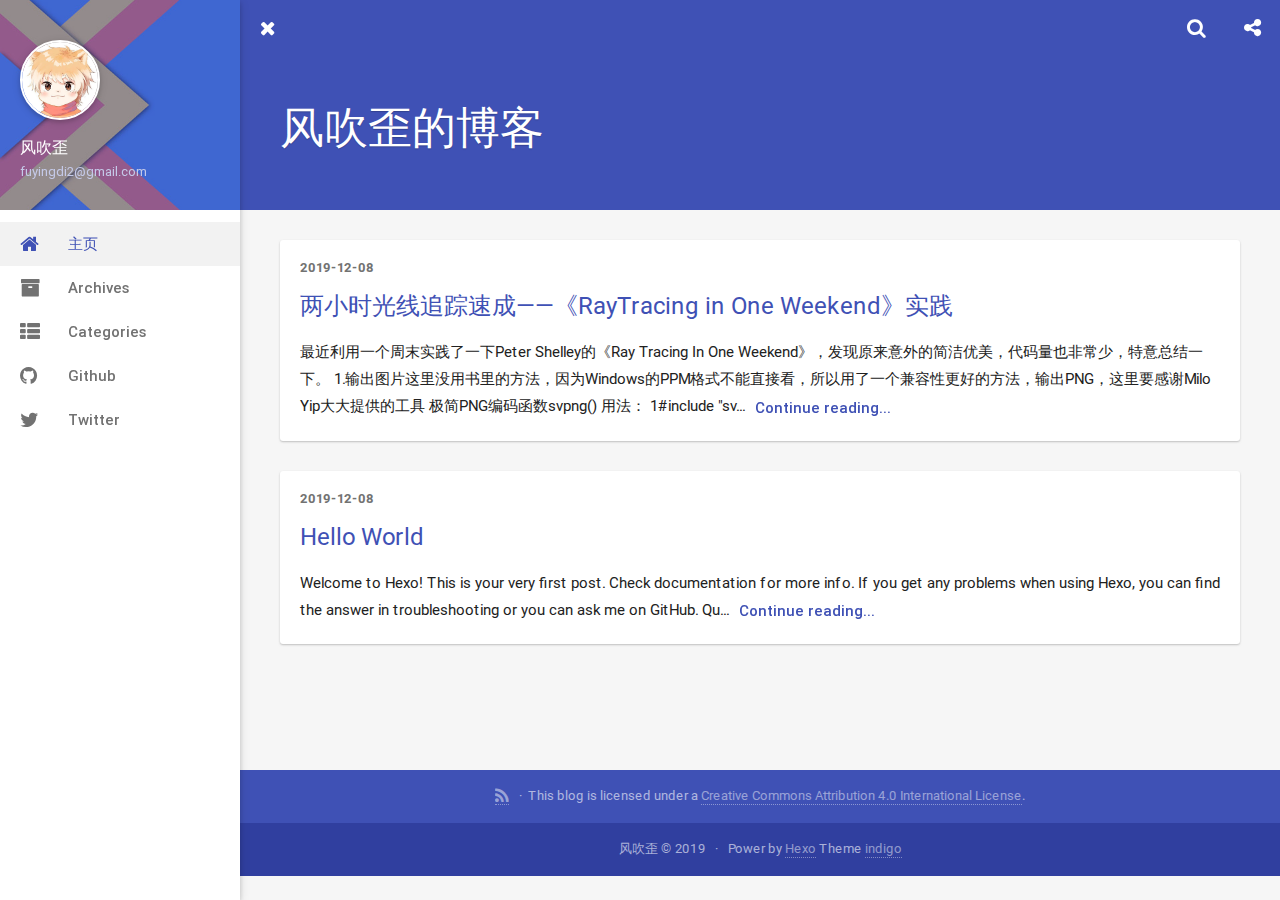
==== index.html @ 8b8c18e8 "init" ====
<!DOCTYPE html>
<html>
<head>
    

    

    
<!-- Baidu Tongji -->
<script>var _hmt = _hmt || []</script>
<script async src="//hm.baidu.com/hm.js?a92f9828c7fa171ca2e18771ae4efc6d"></script>
<!-- End Baidu Tongji -->




    <meta charset="utf-8">
    
    
    
    
    <title>风吹歪的博客</title>
    <meta name="viewport" content="width=device-width, initial-scale=1, maximum-scale=1">
    
    <meta name="theme-color" content="#b3b3ff">
    
    
    <meta name="keywords" content="">
    <meta property="og:type" content="website">
<meta property="og:title" content="风吹歪的博客">
<meta property="og:url" content="http:&#x2F;&#x2F;yoursite.com&#x2F;index.html">
<meta property="og:site_name" content="风吹歪的博客">
<meta property="og:locale" content="zh-Hans">
<meta name="twitter:card" content="summary">
    
        <link rel="alternate" type="application/atom+xml" title="风吹歪的博客" href="/atom.xml">
    
    <link rel="shortcut icon" href="/favicon.ico">
    <link rel="stylesheet" href="/css/style.css?v=1.7.2">
    <script>window.lazyScripts=[]</script>

    <!-- custom head -->
    

</head>

<body>
    <div id="loading" class="active"></div>

    <aside id="menu"  >
  <div class="inner flex-row-vertical">
    <a href="javascript:;" class="header-icon waves-effect waves-circle waves-light" id="menu-off">
        <i class="icon icon-lg icon-close"></i>
    </a>
    <div class="brand-wrap" style="background-image:url(/img/brand.jpg)">
      <div class="brand">
        <a href="/" class="avatar waves-effect waves-circle waves-light">
          <img src="/img/avatar.jpg">
        </a>
        <hgroup class="introduce">
          <h5 class="nickname">风吹歪</h5>
          <a href="mailto:fuyingdi2@gmail.com" title="fuyingdi2@gmail.com" class="mail">fuyingdi2@gmail.com</a>
        </hgroup>
      </div>
    </div>
    <div class="scroll-wrap flex-col">
      <ul class="nav">
        
            <li class="waves-block waves-effect active">
              <a href="/"  >
                <i class="icon icon-lg icon-home"></i>
                主页
              </a>
            </li>
        
            <li class="waves-block waves-effect">
              <a href="/archives"  >
                <i class="icon icon-lg icon-archives"></i>
                Archives
              </a>
            </li>
        
            <li class="waves-block waves-effect">
              <a href="/categories"  >
                <i class="icon icon-lg icon-th-list"></i>
                Categories
              </a>
            </li>
        
            <li class="waves-block waves-effect">
              <a href="https://github.com/fuyingdi" target="_blank" >
                <i class="icon icon-lg icon-github"></i>
                Github
              </a>
            </li>
        
            <li class="waves-block waves-effect">
              <a href="https://twitter.com/fu_ying_di"  >
                <i class="icon icon-lg icon-twitter"></i>
                Twitter
              </a>
            </li>
        
      </ul>
    </div>
  </div>
</aside>

    <main id="main">
        <header class="top-header" id="header">
    <div class="flex-row">
        <a href="javascript:;" class="header-icon waves-effect waves-circle waves-light on" id="menu-toggle">
          <i class="icon icon-lg icon-navicon"></i>
        </a>
        <div class="flex-col header-title ellipsis">风吹歪的博客</div>
        
        <div class="search-wrap" id="search-wrap">
            <a href="javascript:;" class="header-icon waves-effect waves-circle waves-light" id="back">
                <i class="icon icon-lg icon-chevron-left"></i>
            </a>
            <input type="text" id="key" class="search-input" autocomplete="off" placeholder="Search">
            <a href="javascript:;" class="header-icon waves-effect waves-circle waves-light" id="search">
                <i class="icon icon-lg icon-search"></i>
            </a>
        </div>
        
        
        <a href="javascript:;" class="header-icon waves-effect waves-circle waves-light" id="menuShare">
            <i class="icon icon-lg icon-share-alt"></i>
        </a>
        
    </div>
</header>
<header class="content-header index-header">

    <div class="container fade-scale">
        <h1 class="title">风吹歪的博客</h1>
        <h5 class="subtitle">
            
                
            
        </h5>
    </div>

    


</header>

<div class="container body-wrap">

    <ul class="post-list">
    
        <li class="post-list-item fade">
            <article id="post-ray-tracing-one-week"
  class="article-card article-type-post" itemprop="blogPost">

    <div class="post-meta">
        <time class="post-time" title="2019-12-08 21:13:48" datetime="2019-12-08T13:13:48.000Z"  itemprop="datePublished">2019-12-08</time>

        


    </div>

    


  
    <h3 class="post-title" itemprop="name">
      <a class="post-title-link" href="/2019/12/08/ray-tracing-one-week/">两小时光线追踪速成——《RayTracing in One Weekend》实践</a>
    </h3>
  




    <div class="post-content" id="post-content" itemprop="postContent">

    
        最近利用一个周末实践了一下Peter Shelley的《Ray Tracing In One Weekend》，发现原来意外的简洁优美，代码量也非常少，特意总结一下。
1.输出图片这里没用书里的方法，因为Windows的PPM格式不能直接看，所以用了一个兼容性更好的方法，输出PNG，这里要感谢Milo Yip大大提供的工具 极简PNG编码函数svpng()
用法：
1#include "sv...
    

        <a href="/2019/12/08/ray-tracing-one-week/" class="post-more waves-effect waves-button">
            Continue reading...
        </a>
    </div>
    
</article>

        </li>
    
        <li class="post-list-item fade">
            <article id="post-hello-world"
  class="article-card article-type-post" itemprop="blogPost">

    <div class="post-meta">
        <time class="post-time" title="2019-12-08 17:45:48" datetime="2019-12-08T09:45:48.669Z"  itemprop="datePublished">2019-12-08</time>

        


    </div>

    


  
    <h3 class="post-title" itemprop="name">
      <a class="post-title-link" href="/2019/12/08/hello-world/">Hello World</a>
    </h3>
  




    <div class="post-content" id="post-content" itemprop="postContent">

    
        Welcome to Hexo! This is your very first post. Check documentation for more info. If you get any problems when using Hexo, you can find the answer in troubleshooting or you can ask me on GitHub.
Qu...
    

        <a href="/2019/12/08/hello-world/" class="post-more waves-effect waves-button">
            Continue reading...
        </a>
    </div>
    
</article>

        </li>
    
    </ul>

    

</div>

        <footer class="footer">
    <div class="top">
        
<p>
    <span id="busuanzi_container_site_uv" style='display:none'>
        站点总访客数：<span id="busuanzi_value_site_uv"></span>
    </span>
    <span id="busuanzi_container_site_pv" style='display:none'>
        站点总访问量：<span id="busuanzi_value_site_pv"></span>
    </span>
</p>


        <p>
            
                <span><a href="/atom.xml" target="_blank" class="rss" title="rss"><i class="icon icon-lg icon-rss"></i></a></span>
            
            <span>This blog is licensed under a <a rel="license" href="https://creativecommons.org/licenses/by/4.0/">Creative Commons Attribution 4.0 International License</a>.</span>
        </p>
    </div>
    <div class="bottom">
        <p><span>风吹歪 &copy; 2019</span>
            <span>
                
                Power by <a href="http://hexo.io/" target="_blank">Hexo</a> Theme <a href="https://github.com/yscoder/hexo-theme-indigo" target="_blank">indigo</a>
            </span>
        </p>
    </div>
</footer>

    </main>
    <div class="mask" id="mask"></div>
<a href="javascript:;" id="gotop" class="waves-effect waves-circle waves-light"><span class="icon icon-lg icon-chevron-up"></span></a>



<div class="global-share" id="globalShare">
    <ul class="reset share-icons">
      <li>
        <a class="weibo share-sns" target="_blank" href="http://service.weibo.com/share/share.php?url=http://yoursite.com/&title=风吹歪的博客&pic=http://yoursite.com/img/avatar.jpg" data-title="微博">
          <i class="icon icon-weibo"></i>
        </a>
      </li>
      <li>
        <a class="weixin share-sns wxFab" href="javascript:;" data-title="微信">
          <i class="icon icon-weixin"></i>
        </a>
      </li>
      <li>
        <a class="qq share-sns" target="_blank" href="http://connect.qq.com/widget/shareqq/index.html?url=http://yoursite.com/&title=风吹歪的博客&source=" data-title=" QQ">
          <i class="icon icon-qq"></i>
        </a>
      </li>
      <li>
        <a class="facebook share-sns" target="_blank" href="https://www.facebook.com/sharer/sharer.php?u=http://yoursite.com/" data-title=" Facebook">
          <i class="icon icon-facebook"></i>
        </a>
      </li>
      <li>
        <a class="twitter share-sns" target="_blank" href="https://twitter.com/intent/tweet?text=风吹歪的博客&url=http://yoursite.com/&via=http://yoursite.com" data-title=" Twitter">
          <i class="icon icon-twitter"></i>
        </a>
      </li>
      <li>
        <a class="google share-sns" target="_blank" href="https://plus.google.com/share?url=http://yoursite.com/" data-title=" Google+">
          <i class="icon icon-google-plus"></i>
        </a>
      </li>
    </ul>
 </div>


<div class="page-modal wx-share" id="wxShare">
    <a class="close" href="javascript:;"><i class="icon icon-close"></i></a>
    <p>扫一扫，分享到微信</p>
    <img src="//api.qrserver.com/v1/create-qr-code/?data=http://yoursite.com/" alt="微信分享二维码">
</div>




    <script src="//cdn.bootcss.com/node-waves/0.7.4/waves.min.js"></script>
<script>
var BLOG = { ROOT: '/', SHARE: true, REWARD: false };


</script>

<script src="/js/main.min.js?v=1.7.2"></script>


<div class="search-panel" id="search-panel">
    <ul class="search-result" id="search-result"></ul>
</div>
<template id="search-tpl">
<li class="item">
    <a href="{path}" class="waves-block waves-effect">
        <div class="title ellipsis" title="{title}">{title}</div>
        <div class="flex-row flex-middle">
            <div class="tags ellipsis">
                {tags}
            </div>
            <time class="flex-col time">{date}</time>
        </div>
    </a>
</li>
</template>

<script src="/js/search.min.js?v=1.7.2" async></script>






<script async src="//busuanzi.ibruce.info/busuanzi/2.3/busuanzi.pure.mini.js"></script>



<script>
(function() {
    var OriginTitile = document.title, titleTime;
    document.addEventListener('visibilitychange', function() {
        if (document.hidden) {
            document.title = '(つェ⊂)藏好啦';
            clearTimeout(titleTime);
        } else {
            document.title = '';
            titleTime = setTimeout(function() {
                document.title = OriginTitile;
            },2000);
        }
    });
})();
</script>



</body>
</html>
---- css/style.css ----
@font-face{font-family:"Roboto";src:local('Roboto Thin'),local('Roboto-Thin'),url("fonts/roboto/Roboto-Thin.woff2") format("woff2"),url("fonts/roboto/Roboto-Thin.woff") format("woff"),url("fonts/roboto/Roboto-Thin.ttf") format("truetype");font-weight:200}@font-face{font-family:"Roboto";src:local('Roboto Light'),local('Roboto-Light'),url("fonts/roboto/Roboto-Light.woff2") format("woff2"),url("fonts/roboto/Roboto-Light.woff") format("woff"),url("fonts/roboto/Roboto-Light.ttf") format("truetype");font-weight:300}@font-face{font-family:"Roboto";src:local('Roboto Regular'),local('Roboto-Regular'),url("fonts/roboto/Roboto-Regular.woff2") format("woff2"),url("fonts/roboto/Roboto-Regular.woff") format("woff"),url("fonts/roboto/Roboto-Regular.ttf") format("truetype");font-weight:400}@font-face{font-family:"Roboto";src:local('Roboto Medium'),local('Roboto-Medium'),url("fonts/roboto/Roboto-Medium.woff2") format("woff2"),url("fonts/roboto/Roboto-Medium.woff") format("woff"),url("fonts/roboto/Roboto-Medium.ttf") format("truetype");font-weight:500}@font-face{font-family:"Roboto";src:local('Roboto Bold'),local('Roboto-Bold'),url("fonts/roboto/Roboto-Bold.woff2") format("woff2"),url("fonts/roboto/Roboto-Bold.woff") format("woff"),url("fonts/roboto/Roboto-Bold.ttf") format("truetype");font-weight:700}/*!
 *  Font Awesome 4.6.3 by @davegandy - http://fontawesome.io - @fontawesome
 *  License - http://fontawesome.io/license (Font: SIL OFL 1.1, CSS: MIT License)
 */@font-face{font-family:'FontAwesome';src:url('fonts/fontawesome/fontawesome-webfont.woff2') format('woff2'),url('fonts/fontawesome/fontawesome-webfont.woff') format('woff'),url('fonts/fontawesome/fontawesome-webfont.ttf') format('truetype');font-weight:normal;font-style:normal}.icon{display:inline-block;font-family:'FontAwesome';font-size:1em;text-rendering:auto;-webkit-font-smoothing:antialiased;-moz-osx-font-smoothing:grayscale}.icon-lg{font-size:1.33333333em;line-height:.75em;vertical-align:-15%}.icon-2x{font-size:2em}.icon-3x{font-size:3em}.icon-4x{font-size:4em}.icon-5x{font-size:5em}.icon-pl{padding-left:5px}.icon-pr{padding-right:5px}.icon-glass:before{content:"\f000"}.icon-music:before{content:"\f001"}.icon-search:before{content:"\f002"}.icon-envelope-o:before{content:"\f003"}.icon-heart:before{content:"\f004"}.icon-star:before{content:"\f005"}.icon-star-o:before{content:"\f006"}.icon-user:before{content:"\f007"}.icon-film:before{content:"\f008"}.icon-th-large:before{content:"\f009"}.icon-th:before{content:"\f00a"}.icon-th-list:before{content:"\f00b"}.icon-check:before{content:"\f00c"}.icon-remove:before,.icon-close:before,.icon-times:before{content:"\f00d"}.icon-search-plus:before{content:"\f00e"}.icon-search-minus:before{content:"\f010"}.icon-power-off:before{content:"\f011"}.icon-signal:before{content:"\f012"}.icon-gear:before,.icon-cog:before{content:"\f013"}.icon-trash-o:before{content:"\f014"}.icon-home:before{content:"\f015"}.icon-file-o:before{content:"\f016"}.icon-clock-o:before{content:"\f017"}.icon-road:before{content:"\f018"}.icon-download:before{content:"\f019"}.icon-arrow-circle-o-down:before{content:"\f01a"}.icon-arrow-circle-o-up:before{content:"\f01b"}.icon-inbox:before{content:"\f01c"}.icon-play-circle-o:before{content:"\f01d"}.icon-rotate-right:before,.icon-repeat:before{content:"\f01e"}.icon-refresh:before{content:"\f021"}.icon-list-alt:before{content:"\f022"}.icon-lock:before{content:"\f023"}.icon-flag:before{content:"\f024"}.icon-headphones:before{content:"\f025"}.icon-volume-off:before{content:"\f026"}.icon-volume-down:before{content:"\f027"}.icon-volume-up:before{content:"\f028"}.icon-qrcode:before{content:"\f029"}.icon-barcode:before{content:"\f02a"}.icon-tag:before{content:"\f02b"}.icon-tags:before{content:"\f02c"}.icon-book:before{content:"\f02d"}.icon-bookmark:before{content:"\f02e"}.icon-print:before{content:"\f02f"}.icon-camera:before{content:"\f030"}.icon-font:before{content:"\f031"}.icon-bold:before{content:"\f032"}.icon-italic:before{content:"\f033"}.icon-text-height:before{content:"\f034"}.icon-text-width:before{content:"\f035"}.icon-align-left:before{content:"\f036"}.icon-align-center:before{content:"\f037"}.icon-align-right:before{content:"\f038"}.icon-align-justify:before{content:"\f039"}.icon-list:before{content:"\f03a"}.icon-dedent:before,.icon-outdent:before{content:"\f03b"}.icon-indent:before{content:"\f03c"}.icon-video-camera:before{content:"\f03d"}.icon-photo:before,.icon-image:before,.icon-picture-o:before{content:"\f03e"}.icon-pencil:before{content:"\f040"}.icon-map-marker:before{content:"\f041"}.icon-adjust:before{content:"\f042"}.icon-tint:before{content:"\f043"}.icon-edit:before,.icon-pencil-square-o:before{content:"\f044"}.icon-share-square-o:before{content:"\f045"}.icon-check-square-o:before{content:"\f046"}.icon-arrows:before{content:"\f047"}.icon-step-backward:before{content:"\f048"}.icon-fast-backward:before{content:"\f049"}.icon-backward:before{content:"\f04a"}.icon-play:before{content:"\f04b"}.icon-pause:before{content:"\f04c"}.icon-stop:before{content:"\f04d"}.icon-forward:before{content:"\f04e"}.icon-fast-forward:before{content:"\f050"}.icon-step-forward:before{content:"\f051"}.icon-eject:before{content:"\f052"}.icon-chevron-left:before{content:"\f053"}.icon-chevron-right:before{content:"\f054"}.icon-plus-circle:before{content:"\f055"}.icon-minus-circle:before{content:"\f056"}.icon-times-circle:before{content:"\f057"}.icon-check-circle:before{content:"\f058"}.icon-question-circle:before{content:"\f059"}.icon-info-circle:before{content:"\f05a"}.icon-crosshairs:before{content:"\f05b"}.icon-times-circle-o:before{content:"\f05c"}.icon-check-circle-o:before{content:"\f05d"}.icon-ban:before{content:"\f05e"}.icon-arrow-left:before{content:"\f060"}.icon-arrow-right:before{content:"\f061"}.icon-arrow-up:before{content:"\f062"}.icon-arrow-down:before{content:"\f063"}.icon-mail-forward:before,.icon-share:before{content:"\f064"}.icon-expand:before{content:"\f065"}.icon-compress:before{content:"\f066"}.icon-plus:before{content:"\f067"}.icon-minus:before{content:"\f068"}.icon-asterisk:before{content:"\f069"}.icon-exclamation-circle:before{content:"\f06a"}.icon-gift:before{content:"\f06b"}.icon-leaf:before{content:"\f06c"}.icon-fire:before{content:"\f06d"}.icon-eye:before{content:"\f06e"}.icon-eye-slash:before{content:"\f070"}.icon-warning:before,.icon-exclamation-triangle:before{content:"\f071"}.icon-plane:before{content:"\f072"}.icon-calendar:before{content:"\f073"}.icon-random:before{content:"\f074"}.icon-comment:before{content:"\f075"}.icon-magnet:before{content:"\f076"}.icon-chevron-up:before{content:"\f077"}.icon-chevron-down:before{content:"\f078"}.icon-retweet:before{content:"\f079"}.icon-shopping-cart:before{content:"\f07a"}.icon-folder:before{content:"\f07b"}.icon-folder-open:before{content:"\f07c"}.icon-arrows-v:before{content:"\f07d"}.icon-arrows-h:before{content:"\f07e"}.icon-bar-chart-o:before,.icon-bar-chart:before{content:"\f080"}.icon-twitter-square:before{content:"\f081"}.icon-facebook-square:before{content:"\f082"}.icon-camera-retro:before{content:"\f083"}.icon-key:before{content:"\f084"}.icon-gears:before,.icon-cogs:before{content:"\f085"}.icon-comments:before{content:"\f086"}.icon-thumbs-o-up:before{content:"\f087"}.icon-thumbs-o-down:before{content:"\f088"}.icon-star-half:before{content:"\f089"}.icon-heart-o:before{content:"\f08a"}.icon-sign-out:before{content:"\f08b"}.icon-linkedin-square:before{content:"\f08c"}.icon-thumb-tack:before{content:"\f08d"}.icon-external-link:before{content:"\f08e"}.icon-sign-in:before{content:"\f090"}.icon-trophy:before{content:"\f091"}.icon-github-square:before{content:"\f092"}.icon-upload:before{content:"\f093"}.icon-lemon-o:before{content:"\f094"}.icon-phone:before{content:"\f095"}.icon-square-o:before{content:"\f096"}.icon-bookmark-o:before{content:"\f097"}.icon-phone-square:before{content:"\f098"}.icon-twitter:before{content:"\f099"}.icon-facebook-f:before,.icon-facebook:before{content:"\f09a"}.icon-github:before{content:"\f09b"}.icon-unlock:before{content:"\f09c"}.icon-credit-card:before{content:"\f09d"}.icon-feed:before,.icon-rss:before{content:"\f09e"}.icon-hdd-o:before{content:"\f0a0"}.icon-bullhorn:before{content:"\f0a1"}.icon-bell:before{content:"\f0f3"}.icon-certificate:before{content:"\f0a3"}.icon-hand-o-right:before{content:"\f0a4"}.icon-hand-o-left:before{content:"\f0a5"}.icon-hand-o-up:before{content:"\f0a6"}.icon-hand-o-down:before{content:"\f0a7"}.icon-arrow-circle-left:before{content:"\f0a8"}.icon-arrow-circle-right:before{content:"\f0a9"}.icon-arrow-circle-up:before{content:"\f0aa"}.icon-arrow-circle-down:before{content:"\f0ab"}.icon-globe:before{content:"\f0ac"}.icon-wrench:before{content:"\f0ad"}.icon-tasks:before{content:"\f0ae"}.icon-filter:before{content:"\f0b0"}.icon-briefcase:before{content:"\f0b1"}.icon-arrows-alt:before{content:"\f0b2"}.icon-group:before,.icon-users:before{content:"\f0c0"}.icon-chain:before,.icon-link:before{content:"\f0c1"}.icon-cloud:before{content:"\f0c2"}.icon-flask:before{content:"\f0c3"}.icon-cut:before,.icon-scissors:before{content:"\f0c4"}.icon-copy:before,.icon-files-o:before{content:"\f0c5"}.icon-paperclip:before{content:"\f0c6"}.icon-save:before,.icon-floppy-o:before{content:"\f0c7"}.icon-square:before{content:"\f0c8"}.icon-navicon:before,.icon-reorder:before,.icon-bars:before{content:"\f0c9"}.icon-list-ul:before{content:"\f0ca"}.icon-list-ol:before{content:"\f0cb"}.icon-strikethrough:before{content:"\f0cc"}.icon-underline:before{content:"\f0cd"}.icon-table:before{content:"\f0ce"}.icon-magic:before{content:"\f0d0"}.icon-truck:before{content:"\f0d1"}.icon-pinterest:before{content:"\f0d2"}.icon-pinterest-square:before{content:"\f0d3"}.icon-google-plus-square:before{content:"\f0d4"}.icon-google-plus:before{content:"\f0d5"}.icon-money:before{content:"\f0d6"}.icon-caret-down:before{content:"\f0d7"}.icon-caret-up:before{content:"\f0d8"}.icon-caret-left:before{content:"\f0d9"}.icon-caret-right:before{content:"\f0da"}.icon-columns:before{content:"\f0db"}.icon-unsorted:before,.icon-sort:before{content:"\f0dc"}.icon-sort-down:before,.icon-sort-desc:before{content:"\f0dd"}.icon-sort-up:before,.icon-sort-asc:before{content:"\f0de"}.icon-envelope:before{content:"\f0e0"}.icon-linkedin:before{content:"\f0e1"}.icon-rotate-left:before,.icon-undo:before{content:"\f0e2"}.icon-legal:before,.icon-gavel:before{content:"\f0e3"}.icon-dashboard:before,.icon-tachometer:before{content:"\f0e4"}.icon-comment-o:before{content:"\f0e5"}.icon-comments-o:before{content:"\f0e6"}.icon-flash:before,.icon-bolt:before{content:"\f0e7"}.icon-sitemap:before{content:"\f0e8"}.icon-umbrella:before{content:"\f0e9"}.icon-paste:before,.icon-clipboard:before{content:"\f0ea"}.icon-lightbulb-o:before{content:"\f0eb"}.icon-exchange:before{content:"\f0ec"}.icon-cloud-download:before{content:"\f0ed"}.icon-cloud-upload:before{content:"\f0ee"}.icon-user-md:before{content:"\f0f0"}.icon-stethoscope:before{content:"\f0f1"}.icon-suitcase:before{content:"\f0f2"}.icon-bell-o:before{content:"\f0a2"}.icon-coffee:before{content:"\f0f4"}.icon-cutlery:before{content:"\f0f5"}.icon-file-text-o:before{content:"\f0f6"}.icon-building-o:before{content:"\f0f7"}.icon-hospital-o:before{content:"\f0f8"}.icon-ambulance:before{content:"\f0f9"}.icon-medkit:before{content:"\f0fa"}.icon-fighter-jet:before{content:"\f0fb"}.icon-beer:before{content:"\f0fc"}.icon-h-square:before{content:"\f0fd"}.icon-plus-square:before{content:"\f0fe"}.icon-angle-double-left:before{content:"\f100"}.icon-angle-double-right:before{content:"\f101"}.icon-angle-double-up:before{content:"\f102"}.icon-angle-double-down:before{content:"\f103"}.icon-angle-left:before{content:"\f104"}.icon-angle-right:before{content:"\f105"}.icon-angle-up:before{content:"\f106"}.icon-angle-down:before{content:"\f107"}.icon-desktop:before{content:"\f108"}.icon-laptop:before{content:"\f109"}.icon-tablet:before{content:"\f10a"}.icon-mobile-phone:before,.icon-mobile:before{content:"\f10b"}.icon-circle-o:before{content:"\f10c"}.icon-quote-left:before{content:"\f10d"}.icon-quote-right:before{content:"\f10e"}.icon-spinner:before{content:"\f110"}.icon-circle:before{content:"\f111"}.icon-mail-reply:before,.icon-reply:before{content:"\f112"}.icon-github-alt:before{content:"\f113"}.icon-folder-o:before{content:"\f114"}.icon-folder-open-o:before{content:"\f115"}.icon-smile-o:before{content:"\f118"}.icon-frown-o:before{content:"\f119"}.icon-meh-o:before{content:"\f11a"}.icon-gamepad:before{content:"\f11b"}.icon-keyboard-o:before{content:"\f11c"}.icon-flag-o:before{content:"\f11d"}.icon-flag-checkered:before{content:"\f11e"}.icon-terminal:before{content:"\f120"}.icon-code:before{content:"\f121"}.icon-mail-reply-all:before,.icon-reply-all:before{content:"\f122"}.icon-star-half-empty:before,.icon-star-half-full:before,.icon-star-half-o:before{content:"\f123"}.icon-location-arrow:before{content:"\f124"}.icon-crop:before{content:"\f125"}.icon-code-fork:before{content:"\f126"}.icon-unlink:before,.icon-chain-broken:before{content:"\f127"}.icon-question:before{content:"\f128"}.icon-info:before{content:"\f129"}.icon-exclamation:before{content:"\f12a"}.icon-superscript:before{content:"\f12b"}.icon-subscript:before{content:"\f12c"}.icon-eraser:before{content:"\f12d"}.icon-puzzle-piece:before{content:"\f12e"}.icon-microphone:before{content:"\f130"}.icon-microphone-slash:before{content:"\f131"}.icon-shield:before{content:"\f132"}.icon-calendar-o:before{content:"\f133"}.icon-fire-extinguisher:before{content:"\f134"}.icon-rocket:before{content:"\f135"}.icon-maxcdn:before{content:"\f136"}.icon-chevron-circle-left:before{content:"\f137"}.icon-chevron-circle-right:before{content:"\f138"}.icon-chevron-circle-up:before{content:"\f139"}.icon-chevron-circle-down:before{content:"\f13a"}.icon-html5:before{content:"\f13b"}.icon-css3:before{content:"\f13c"}.icon-anchor:before{content:"\f13d"}.icon-unlock-alt:before{content:"\f13e"}.icon-bullseye:before{content:"\f140"}.icon-ellipsis-h:before{content:"\f141"}.icon-ellipsis-v:before{content:"\f142"}.icon-rss-square:before{content:"\f143"}.icon-play-circle:before{content:"\f144"}.icon-ticket:before{content:"\f145"}.icon-minus-square:before{content:"\f146"}.icon-minus-square-o:before{content:"\f147"}.icon-level-up:before{content:"\f148"}.icon-level-down:before{content:"\f149"}.icon-check-square:before{content:"\f14a"}.icon-pencil-square:before{content:"\f14b"}.icon-external-link-square:before{content:"\f14c"}.icon-share-square:before{content:"\f14d"}.icon-compass:before{content:"\f14e"}.icon-toggle-down:before,.icon-caret-square-o-down:before{content:"\f150"}.icon-toggle-up:before,.icon-caret-square-o-up:before{content:"\f151"}.icon-toggle-right:before,.icon-caret-square-o-right:before{content:"\f152"}.icon-euro:before,.icon-eur:before{content:"\f153"}.icon-gbp:before{content:"\f154"}.icon-dollar:before,.icon-usd:before{content:"\f155"}.icon-rupee:before,.icon-inr:before{content:"\f156"}.icon-cny:before,.icon-rmb:before,.icon-yen:before,.icon-jpy:before{content:"\f157"}.icon-ruble:before,.icon-rouble:before,.icon-rub:before{content:"\f158"}.icon-won:before,.icon-krw:before{content:"\f159"}.icon-bitcoin:before,.icon-btc:before{content:"\f15a"}.icon-file:before{content:"\f15b"}.icon-file-text:before{content:"\f15c"}.icon-sort-alpha-asc:before{content:"\f15d"}.icon-sort-alpha-desc:before{content:"\f15e"}.icon-sort-amount-asc:before{content:"\f160"}.icon-sort-amount-desc:before{content:"\f161"}.icon-sort-numeric-asc:before{content:"\f162"}.icon-sort-numeric-desc:before{content:"\f163"}.icon-thumbs-up:before{content:"\f164"}.icon-thumbs-down:before{content:"\f165"}.icon-youtube-square:before{content:"\f166"}.icon-youtube:before{content:"\f167"}.icon-xing:before{content:"\f168"}.icon-xing-square:before{content:"\f169"}.icon-youtube-play:before{content:"\f16a"}.icon-dropbox:before{content:"\f16b"}.icon-stack-overflow:before{content:"\f16c"}.icon-instagram:before{content:"\f16d"}.icon-flickr:before{content:"\f16e"}.icon-adn:before{content:"\f170"}.icon-bitbucket:before{content:"\f171"}.icon-bitbucket-square:before{content:"\f172"}.icon-tumblr:before{content:"\f173"}.icon-tumblr-square:before{content:"\f174"}.icon-long-arrow-down:before{content:"\f175"}.icon-long-arrow-up:before{content:"\f176"}.icon-long-arrow-left:before{content:"\f177"}.icon-long-arrow-right:before{content:"\f178"}.icon-apple:before{content:"\f179"}.icon-windows:before{content:"\f17a"}.icon-android:before{content:"\f17b"}.icon-linux:before{content:"\f17c"}.icon-dribbble:before{content:"\f17d"}.icon-skype:before{content:"\f17e"}.icon-foursquare:before{content:"\f180"}.icon-trello:before{content:"\f181"}.icon-female:before{content:"\f182"}.icon-male:before{content:"\f183"}.icon-gittip:before,.icon-gratipay:before{content:"\f184"}.icon-sun-o:before{content:"\f185"}.icon-moon-o:before{content:"\f186"}.icon-archive:before,.icon-archives:before{content:"\f187"}.icon-bug:before{content:"\f188"}.icon-vk:before{content:"\f189"}.icon-weibo:before{content:"\f18a"}.icon-renren:before{content:"\f18b"}.icon-pagelines:before{content:"\f18c"}.icon-stack-exchange:before{content:"\f18d"}.icon-arrow-circle-o-right:before{content:"\f18e"}.icon-arrow-circle-o-left:before{content:"\f190"}.icon-toggle-left:before,.icon-caret-square-o-left:before{content:"\f191"}.icon-dot-circle-o:before{content:"\f192"}.icon-wheelchair:before{content:"\f193"}.icon-vimeo-square:before{content:"\f194"}.icon-turkish-lira:before,.icon-try:before{content:"\f195"}.icon-plus-square-o:before{content:"\f196"}.icon-space-shuttle:before{content:"\f197"}.icon-slack:before{content:"\f198"}.icon-envelope-square:before{content:"\f199"}.icon-wordpress:before{content:"\f19a"}.icon-openid:before{content:"\f19b"}.icon-institution:before,.icon-bank:before,.icon-university:before{content:"\f19c"}.icon-mortar-board:before,.icon-graduation-cap:before{content:"\f19d"}.icon-yahoo:before{content:"\f19e"}.icon-google:before{content:"\f1a0"}.icon-reddit:before{content:"\f1a1"}.icon-reddit-square:before{content:"\f1a2"}.icon-stumbleupon-circle:before{content:"\f1a3"}.icon-stumbleupon:before{content:"\f1a4"}.icon-delicious:before{content:"\f1a5"}.icon-digg:before{content:"\f1a6"}.icon-pied-piper-pp:before{content:"\f1a7"}.icon-pied-piper-alt:before{content:"\f1a8"}.icon-drupal:before{content:"\f1a9"}.icon-joomla:before{content:"\f1aa"}.icon-language:before{content:"\f1ab"}.icon-fax:before{content:"\f1ac"}.icon-building:before{content:"\f1ad"}.icon-child:before{content:"\f1ae"}.icon-paw:before{content:"\f1b0"}.icon-spoon:before{content:"\f1b1"}.icon-cube:before{content:"\f1b2"}.icon-cubes:before{content:"\f1b3"}.icon-behance:before{content:"\f1b4"}.icon-behance-square:before{content:"\f1b5"}.icon-steam:before{content:"\f1b6"}.icon-steam-square:before{content:"\f1b7"}.icon-recycle:before{content:"\f1b8"}.icon-automobile:before,.icon-car:before{content:"\f1b9"}.icon-cab:before,.icon-taxi:before{content:"\f1ba"}.icon-tree:before{content:"\f1bb"}.icon-spotify:before{content:"\f1bc"}.icon-deviantart:before{content:"\f1bd"}.icon-soundcloud:before{content:"\f1be"}.icon-database:before{content:"\f1c0"}.icon-file-pdf-o:before{content:"\f1c1"}.icon-file-word-o:before{content:"\f1c2"}.icon-file-excel-o:before{content:"\f1c3"}.icon-file-powerpoint-o:before{content:"\f1c4"}.icon-file-photo-o:before,.icon-file-picture-o:before,.icon-file-image-o:before{content:"\f1c5"}.icon-file-zip-o:before,.icon-file-archive-o:before{content:"\f1c6"}.icon-file-sound-o:before,.icon-file-audio-o:before{content:"\f1c7"}.icon-file-movie-o:before,.icon-file-video-o:before{content:"\f1c8"}.icon-file-code-o:before{content:"\f1c9"}.icon-vine:before{content:"\f1ca"}.icon-codepen:before{content:"\f1cb"}.icon-jsfiddle:before{content:"\f1cc"}.icon-life-bouy:before,.icon-life-buoy:before,.icon-life-saver:before,.icon-support:before,.icon-life-ring:before{content:"\f1cd"}.icon-circle-o-notch:before{content:"\f1ce"}.icon-ra:before,.icon-resistance:before,.icon-rebel:before{content:"\f1d0"}.icon-ge:before,.icon-empire:before{content:"\f1d1"}.icon-git-square:before{content:"\f1d2"}.icon-git:before{content:"\f1d3"}.icon-y-combinator-square:before,.icon-yc-square:before,.icon-hacker-news:before{content:"\f1d4"}.icon-tencent-weibo:before{content:"\f1d5"}.icon-qq:before{content:"\f1d6"}.icon-wechat:before,.icon-weixin:before{content:"\f1d7"}.icon-send:before,.icon-paper-plane:before{content:"\f1d8"}.icon-send-o:before,.icon-paper-plane-o:before{content:"\f1d9"}.icon-history:before{content:"\f1da"}.icon-circle-thin:before{content:"\f1db"}.icon-header:before{content:"\f1dc"}.icon-paragraph:before{content:"\f1dd"}.icon-sliders:before{content:"\f1de"}.icon-share-alt:before{content:"\f1e0"}.icon-share-alt-square:before{content:"\f1e1"}.icon-bomb:before{content:"\f1e2"}.icon-soccer-ball-o:before,.icon-futbol-o:before{content:"\f1e3"}.icon-tty:before{content:"\f1e4"}.icon-binoculars:before{content:"\f1e5"}.icon-plug:before{content:"\f1e6"}.icon-slideshare:before{content:"\f1e7"}.icon-twitch:before{content:"\f1e8"}.icon-yelp:before{content:"\f1e9"}.icon-newspaper-o:before{content:"\f1ea"}.icon-wifi:before{content:"\f1eb"}.icon-calculator:before{content:"\f1ec"}.icon-paypal:before{content:"\f1ed"}.icon-google-wallet:before{content:"\f1ee"}.icon-cc-visa:before{content:"\f1f0"}.icon-cc-mastercard:before{content:"\f1f1"}.icon-cc-discover:before{content:"\f1f2"}.icon-cc-amex:before{content:"\f1f3"}.icon-cc-paypal:before{content:"\f1f4"}.icon-cc-stripe:before{content:"\f1f5"}.icon-bell-slash:before{content:"\f1f6"}.icon-bell-slash-o:before{content:"\f1f7"}.icon-trash:before{content:"\f1f8"}.icon-copyright:before{content:"\f1f9"}.icon-at:before{content:"\f1fa"}.icon-eyedropper:before{content:"\f1fb"}.icon-paint-brush:before{content:"\f1fc"}.icon-birthday-cake:before{content:"\f1fd"}.icon-area-chart:before{content:"\f1fe"}.icon-pie-chart:before{content:"\f200"}.icon-line-chart:before{content:"\f201"}.icon-lastfm:before{content:"\f202"}.icon-lastfm-square:before{content:"\f203"}.icon-toggle-off:before{content:"\f204"}.icon-toggle-on:before{content:"\f205"}.icon-bicycle:before{content:"\f206"}.icon-bus:before{content:"\f207"}.icon-ioxhost:before{content:"\f208"}.icon-angellist:before{content:"\f209"}.icon-cc:before{content:"\f20a"}.icon-shekel:before,.icon-sheqel:before,.icon-ils:before{content:"\f20b"}.icon-meanpath:before{content:"\f20c"}.icon-buysellads:before{content:"\f20d"}.icon-connectdevelop:before{content:"\f20e"}.icon-dashcube:before{content:"\f210"}.icon-forumbee:before{content:"\f211"}.icon-leanpub:before{content:"\f212"}.icon-sellsy:before{content:"\f213"}.icon-shirtsinbulk:before{content:"\f214"}.icon-simplybuilt:before{content:"\f215"}.icon-skyatlas:before{content:"\f216"}.icon-cart-plus:before{content:"\f217"}.icon-cart-arrow-down:before{content:"\f218"}.icon-diamond:before{content:"\f219"}.icon-ship:before{content:"\f21a"}.icon-user-secret:before{content:"\f21b"}.icon-motorcycle:before{content:"\f21c"}.icon-street-view:before{content:"\f21d"}.icon-heartbeat:before{content:"\f21e"}.icon-venus:before{content:"\f221"}.icon-mars:before{content:"\f222"}.icon-mercury:before{content:"\f223"}.icon-intersex:before,.icon-transgender:before{content:"\f224"}.icon-transgender-alt:before{content:"\f225"}.icon-venus-double:before{content:"\f226"}.icon-mars-double:before{content:"\f227"}.icon-venus-mars:before{content:"\f228"}.icon-mars-stroke:before{content:"\f229"}.icon-mars-stroke-v:before{content:"\f22a"}.icon-mars-stroke-h:before{content:"\f22b"}.icon-neuter:before{content:"\f22c"}.icon-genderless:before{content:"\f22d"}.icon-facebook-official:before{content:"\f230"}.icon-pinterest-p:before{content:"\f231"}.icon-whatsapp:before{content:"\f232"}.icon-server:before{content:"\f233"}.icon-user-plus:before{content:"\f234"}.icon-user-times:before{content:"\f235"}.icon-hotel:before,.icon-bed:before{content:"\f236"}.icon-viacoin:before{content:"\f237"}.icon-train:before{content:"\f238"}.icon-subway:before{content:"\f239"}.icon-medium:before{content:"\f23a"}.icon-yc:before,.icon-y-combinator:before{content:"\f23b"}.icon-optin-monster:before{content:"\f23c"}.icon-opencart:before{content:"\f23d"}.icon-expeditedssl:before{content:"\f23e"}.icon-battery-4:before,.icon-battery:before,.icon-battery-full:before{content:"\f240"}.icon-battery-3:before,.icon-battery-three-quarters:before{content:"\f241"}.icon-battery-2:before,.icon-battery-half:before{content:"\f242"}.icon-battery-1:before,.icon-battery-quarter:before{content:"\f243"}.icon-battery-0:before,.icon-battery-empty:before{content:"\f244"}.icon-mouse-pointer:before{content:"\f245"}.icon-i-cursor:before{content:"\f246"}.icon-object-group:before{content:"\f247"}.icon-object-ungroup:before{content:"\f248"}.icon-sticky-note:before{content:"\f249"}.icon-sticky-note-o:before{content:"\f24a"}.icon-cc-jcb:before{content:"\f24b"}.icon-cc-diners-club:before{content:"\f24c"}.icon-clone:before{content:"\f24d"}.icon-balance-scale:before{content:"\f24e"}.icon-hourglass-o:before{content:"\f250"}.icon-hourglass-1:before,.icon-hourglass-start:before{content:"\f251"}.icon-hourglass-2:before,.icon-hourglass-half:before{content:"\f252"}.icon-hourglass-3:before,.icon-hourglass-end:before{content:"\f253"}.icon-hourglass:before{content:"\f254"}.icon-hand-grab-o:before,.icon-hand-rock-o:before{content:"\f255"}.icon-hand-stop-o:before,.icon-hand-paper-o:before{content:"\f256"}.icon-hand-scissors-o:before{content:"\f257"}.icon-hand-lizard-o:before{content:"\f258"}.icon-hand-spock-o:before{content:"\f259"}.icon-hand-pointer-o:before{content:"\f25a"}.icon-hand-peace-o:before{content:"\f25b"}.icon-trademark:before{content:"\f25c"}.icon-registered:before{content:"\f25d"}.icon-creative-commons:before{content:"\f25e"}.icon-gg:before{content:"\f260"}.icon-gg-circle:before{content:"\f261"}.icon-tripadvisor:before{content:"\f262"}.icon-odnoklassniki:before{content:"\f263"}.icon-odnoklassniki-square:before{content:"\f264"}.icon-get-pocket:before{content:"\f265"}.icon-wikipedia-w:before{content:"\f266"}.icon-safari:before{content:"\f267"}.icon-chrome:before{content:"\f268"}.icon-firefox:before{content:"\f269"}.icon-opera:before{content:"\f26a"}.icon-internet-explorer:before{content:"\f26b"}.icon-tv:before,.icon-television:before{content:"\f26c"}.icon-contao:before{content:"\f26d"}.icon-500px:before{content:"\f26e"}.icon-amazon:before{content:"\f270"}.icon-calendar-plus-o:before{content:"\f271"}.icon-calendar-minus-o:before{content:"\f272"}.icon-calendar-times-o:before{content:"\f273"}.icon-calendar-check-o:before{content:"\f274"}.icon-industry:before{content:"\f275"}.icon-map-pin:before{content:"\f276"}.icon-map-signs:before{content:"\f277"}.icon-map-o:before{content:"\f278"}.icon-map:before{content:"\f279"}.icon-commenting:before{content:"\f27a"}.icon-commenting-o:before{content:"\f27b"}.icon-houzz:before{content:"\f27c"}.icon-vimeo:before{content:"\f27d"}.icon-black-tie:before{content:"\f27e"}.icon-fonticons:before{content:"\f280"}.icon-reddit-alien:before{content:"\f281"}.icon-edge:before{content:"\f282"}.icon-credit-card-alt:before{content:"\f283"}.icon-codiepie:before{content:"\f284"}.icon-modx:before{content:"\f285"}.icon-fort-awesome:before{content:"\f286"}.icon-usb:before{content:"\f287"}.icon-product-hunt:before{content:"\f288"}.icon-mixcloud:before{content:"\f289"}.icon-scribd:before{content:"\f28a"}.icon-pause-circle:before{content:"\f28b"}.icon-pause-circle-o:before{content:"\f28c"}.icon-stop-circle:before{content:"\f28d"}.icon-stop-circle-o:before{content:"\f28e"}.icon-shopping-bag:before{content:"\f290"}.icon-shopping-basket:before{content:"\f291"}.icon-hashtag:before{content:"\f292"}.icon-bluetooth:before{content:"\f293"}.icon-bluetooth-b:before{content:"\f294"}.icon-percent:before{content:"\f295"}.icon-gitlab:before{content:"\f296"}.icon-wpbeginner:before{content:"\f297"}.icon-wpforms:before{content:"\f298"}.icon-envira:before{content:"\f299"}.icon-universal-access:before{content:"\f29a"}.icon-wheelchair-alt:before{content:"\f29b"}.icon-question-circle-o:before{content:"\f29c"}.icon-blind:before{content:"\f29d"}.icon-audio-description:before{content:"\f29e"}.icon-volume-control-phone:before{content:"\f2a0"}.icon-braille:before{content:"\f2a1"}.icon-assistive-listening-systems:before{content:"\f2a2"}.icon-asl-interpreting:before,.icon-american-sign-language-interpreting:before{content:"\f2a3"}.icon-deafness:before,.icon-hard-of-hearing:before,.icon-deaf:before{content:"\f2a4"}.icon-glide:before{content:"\f2a5"}.icon-glide-g:before{content:"\f2a6"}.icon-signing:before,.icon-sign-language:before{content:"\f2a7"}.icon-low-vision:before{content:"\f2a8"}.icon-viadeo:before{content:"\f2a9"}.icon-viadeo-square:before{content:"\f2aa"}.icon-snapchat:before{content:"\f2ab"}.icon-snapchat-ghost:before{content:"\f2ac"}.icon-snapchat-square:before{content:"\f2ad"}.icon-pied-piper:before{content:"\f2ae"}.icon-first-order:before{content:"\f2b0"}.icon-yoast:before{content:"\f2b1"}.icon-themeisle:before{content:"\f2b2"}.icon-google-plus-circle:before,.icon-google-plus-official:before{content:"\f2b3"}.icon-fa:before,.icon-font-awesome:before{content:"\f2b4"}.icon-handshake-o:before{content:"\f2b5"}.icon-envelope-open:before{content:"\f2b6"}.icon-envelope-open-o:before{content:"\f2b7"}.icon-linode:before{content:"\f2b8"}.icon-address-book:before{content:"\f2b9"}.icon-address-book-o:before{content:"\f2ba"}.icon-vcard:before,.icon-address-card:before{content:"\f2bb"}.icon-vcard-o:before,.icon-address-card-o:before{content:"\f2bc"}.icon-user-circle:before{content:"\f2bd"}.icon-user-circle-o:before{content:"\f2be"}.icon-user-o:before{content:"\f2c0"}.icon-id-badge:before{content:"\f2c1"}.icon-drivers-license:before,.icon-id-card:before{content:"\f2c2"}.icon-drivers-license-o:before,.icon-id-card-o:before{content:"\f2c3"}.icon-quora:before{content:"\f2c4"}.icon-free-code-camp:before{content:"\f2c5"}.icon-telegram:before{content:"\f2c6"}.icon-thermometer-4:before,.icon-thermometer:before,.icon-thermometer-full:before{content:"\f2c7"}.icon-thermometer-3:before,.icon-thermometer-three-quarters:before{content:"\f2c8"}.icon-thermometer-2:before,.icon-thermometer-half:before{content:"\f2c9"}.icon-thermometer-1:before,.icon-thermometer-quarter:before{content:"\f2ca"}.icon-thermometer-0:before,.icon-thermometer-empty:before{content:"\f2cb"}.icon-shower:before{content:"\f2cc"}.icon-bathtub:before,.icon-s15:before,.icon-bath:before{content:"\f2cd"}.icon-podcast:before{content:"\f2ce"}.icon-window-maximize:before{content:"\f2d0"}.icon-window-minimize:before{content:"\f2d1"}.icon-window-restore:before{content:"\f2d2"}.icon-times-rectangle:before,.icon-window-close:before{content:"\f2d3"}.icon-times-rectangle-o:before,.icon-window-close-o:before{content:"\f2d4"}.icon-bandcamp:before{content:"\f2d5"}.icon-grav:before{content:"\f2d6"}.icon-etsy:before{content:"\f2d7"}.icon-imdb:before{content:"\f2d8"}.icon-ravelry:before{content:"\f2d9"}.icon-eercast:before{content:"\f2da"}.icon-microchip:before{content:"\f2db"}.icon-snowflake-o:before{content:"\f2dc"}.icon-superpowers:before{content:"\f2dd"}.icon-wpexplorer:before{content:"\f2de"}.icon-meetup:before{content:"\f2e0"}*,*::before,*::after{-webkit-box-sizing:border-box;box-sizing:border-box}::-webkit-scrollbar{-webkit-appearance:none;width:8px;height:8px}::-webkit-scrollbar-track{background-color:inherit}::-webkit-scrollbar-thumb{background-color:#b6b6b6;border:1px solid #fff;border-radius:10px}::-webkit-scrollbar-thumb:hover{background-color:#9d9d9d}::-webkit-scrollbar-thumb:active{background-color:#838383}::selection{background:#d7dbf0}html{background-color:#f6f6f6;color:#212121;font-size:15px;line-height:1.5;overflow-x:hidden}body{-webkit-tap-highlight-color:rgba(255,255,255,0);-webkit-overflow-scrolling:touch}html,body{position:relative;min-height:100%;height:100%}.lock{overflow:hidden;max-height:100%}body,input,button,textarea,select,option{font:normal 1em Roboto,"Helvetica Neue",Helvetica,Arial,"Microsoft Yahei",sans-serif}body,h1,h2,h3,h4,h5,h6,p,figure,pre,dl,dd,blockquote,button,input{margin:0}input,legend,input,textarea,button{padding:0}form,fieldset,th,td{margin:0;padding:0}ol,ul{margin:12px 0;padding:0 0 0 32px}ol.reset,ul.reset{margin:0;padding:0;list-style:none}ol ol,ol ul,ul ol,ul ul{margin-top:0;margin-bottom:0}p{margin:12px 0}small{font-size:75%;line-height:1}main{display:block}template{display:none}img{max-width:100%;border:none}img,input,button,label{vertical-align:middle}i{font-style:normal}h1,h2,h3,h4,h5,h6{font-weight:400}h1,.h1{font-size:44px;line-height:48px}h2,.h2{font-size:34px;line-height:40px}h3,.h3{font-size:24px;line-height:32px}h4,.h4{font-size:20px;line-height:28px}h5,.h5{font-size:16px;line-height:24px}h6,.h6{font-size:12px;line-height:20px}input[type="button"],input[type="submit"],input[type="search"],input[type="reset"]{cursor:pointer;-webkit-appearance:button}input:focus,select:focus,button:focus,textarea:focus{outline:none}textarea{resize:none}a{background-color:transparent;background-image:none;color:#3f51b5;text-decoration:none;outline:0}a:hover{color:#303f9f;text-decoration:underline}hr,.hr{border:0;border-top:1px solid #dadada;box-sizing:content-box;display:block;height:0;margin-top:24px;margin-bottom:24px}.fl{float:left}.fr{float:right}.tr{text-align:right}.tc{text-align:center}.clearfix:after{content:"";display:table;clear:both;overflow:hidden}.ellipsis{overflow:hidden;text-overflow:ellipsis;white-space:nowrap}.flex-row,.flex-column,.flex-row-vertical{display:-webkit-box;display:-webkit-flex;display:-ms-flexbox;display:flex}.flex-column{-webkit-box-orient:horizontal;-webkit-box-direction:normal;-webkit-flex-direction:row;-ms-flex-direction:row;flex-direction:row}.flex-row-vertical{-webkit-box-orient:vertical;-webkit-box-direction:normal;-webkit-flex-direction:column;-ms-flex-direction:column;flex-direction:column}.flex-row-wrap,.flex-column{-webkit-flex-wrap:wrap;-ms-flex-wrap:wrap;flex-wrap:wrap}.flex-row-reverse{-webkit-box-orient:horizontal;-webkit-box-direction:reverse;-webkit-flex-direction:row-reverse;-ms-flex-direction:row-reverse;flex-direction:row-reverse}.flex-row>*{display:block}.flex-col{-webkit-box-flex:1;-webkit-flex:1;-ms-flex:1;flex:1}.flex-middle{-webkit-box-align:center;-webkit-align-items:center;-ms-flex-align:center;align-items:center}.flex-bottom{-webkit-box-align:end;-webkit-align-items:flex-end;-ms-flex-align:end;align-items:flex-end}.flex-justify-start{-webkit-box-pack:start;-webkit-justify-content:flex-start;-ms-flex-pack:start;justify-content:flex-start}.flex-justify-end{-webkit-box-pack:end;-webkit-justify-content:flex-end;-ms-flex-pack:end;justify-content:flex-end}.flex-justify-between{-webkit-box-pack:justify;-webkit-justify-content:space-between;-ms-flex-pack:justify;justify-content:space-between}.flex-align-start{-webkit-align-content:flex-start;-ms-flex-line-pack:start;align-content:flex-start}.flex-align-end{-webkit-align-content:flex-end;-ms-flex-line-pack:end;align-content:flex-end}.flex-align-around{-webkit-align-content:space-around;-ms-flex-line-pack:distribute;align-content:space-around}.flex-align-between{-webkit-align-content:space-between;-ms-flex-line-pack:justify;align-content:space-between}.flex-col-auto{-webkit-box-flex:0;-webkit-flex:0 auto;-ms-flex:0 auto;flex:0 auto}#loading{position:fixed;top:0;left:-100%;z-index:70;width:100%;height:3px;background:#ff4081}#loading.active{-webkit-animation:loading-anim 1s ease-in-out infinite;animation:loading-anim 1s ease-in-out infinite}@-webkit-keyframes loading-anim{to{-webkit-transform:translateX(200%);transform:translateX(200%)}}@keyframes loading-anim{to{-webkit-transform:translateX(200%);transform:translateX(200%)}}.fade,.fade-scale{opacity:0}.fade.in,.fade-scale.in{opacity:1;-webkit-transform:none;transform:none}.fade{-webkit-transition:.4s ease-in-out;transition:.4s ease-in-out;-webkit-transform:translateY(50px);transform:translateY(50px)}.fade-scale{-webkit-transition:.6s ease-in-out;transition:.6s ease-in-out;-webkit-transform:translate(10%, 20%) scale(.6);transform:translate(10%, 20%) scale(.6)}@media screen and (max-width:480px){.fade,.fade-scale{opacity:1;-webkit-transform:none;transform:none}}/*!
 * Waves v0.7.4
 * http://fian.my.id/Waves
 *
 * Copyright 2014 Alfiana E. Sibuea and other contributors
 * Released under the MIT license
 * https://github.com/fians/Waves/blob/master/LICENSE
 */.waves-effect{position:relative;cursor:pointer;display:inline-block;overflow:hidden;-webkit-user-select:none;-moz-user-select:none;-ms-user-select:none;user-select:none;-webkit-tap-highlight-color:transparent}.waves-effect .waves-ripple{position:absolute;border-radius:50%;width:100px;height:100px;margin-top:-50px;margin-left:-50px;opacity:0;background:rgba(0,0,0,0.2);background:-webkit-radial-gradient(rgba(0,0,0,0.2) 0,rgba(0,0,0,0.3) 40%,rgba(0,0,0,0.4) 50%,rgba(0,0,0,0.5) 60%,rgba(255,255,255,0) 70%);background:radial-gradient(rgba(0,0,0,0.2) 0,rgba(0,0,0,0.3) 40%,rgba(0,0,0,0.4) 50%,rgba(0,0,0,0.5) 60%,rgba(255,255,255,0) 70%);-webkit-transition:all .5s ease-out;transition:all .5s ease-out;-webkit-transition-property:-webkit-transform,opacity;transition-property:transform, opacity;-webkit-transform:scale(0) translate(0, 0);transform:scale(0) translate(0, 0);pointer-events:none}.waves-effect.waves-light .waves-ripple{background:rgba(255,255,255,0.4);background:-webkit-radial-gradient(rgba(255,255,255,0.2) 0,rgba(255,255,255,0.3) 40%,rgba(255,255,255,0.4) 50%,rgba(255,255,255,0.5) 60%,rgba(255,255,255,0) 70%);background:radial-gradient(rgba(255,255,255,0.2) 0,rgba(255,255,255,0.3) 40%,rgba(255,255,255,0.4) 50%,rgba(255,255,255,0.5) 60%,rgba(255,255,255,0) 70%)}.waves-effect.waves-classic .waves-ripple{background:rgba(0,0,0,0.2)}.waves-effect.waves-classic.waves-light .waves-ripple{background:rgba(255,255,255,0.4)}.waves-notransition{-webkit-transition:none !important;transition:none !important}.waves-button,.waves-circle{-webkit-transform:translateZ(0);transform:translateZ(0)}.waves-button,.waves-button:hover,.waves-button:visited,.waves-button-input{white-space:nowrap;vertical-align:middle;cursor:pointer;border:none;outline:none;background-color:rgba(0,0,0,0);font-size:1em;text-align:center;text-decoration:none;z-index:1}.waves-button{padding:.85em 1.1em;border-radius:.2em}.waves-button-input{margin:0;padding:.85em 1.1em}.waves-input-wrapper{border-radius:.2em;vertical-align:bottom}.waves-input-wrapper.waves-button{padding:0}.waves-input-wrapper .waves-button-input{position:relative;top:0;left:0;z-index:1}.waves-circle{text-align:center;width:2.5em;height:2.5em;line-height:2.5em;border-radius:50%}.waves-float{-webkit-mask-image:none;box-shadow:0 1px 1.5px 1px rgba(0,0,0,0.12);-webkit-transition:all 300ms;transition:all 300ms}.waves-float:active{box-shadow:0 8px 20px 1px rgba(0,0,0,0.3)}.waves-block{display:block}.container,#main{position:relative}#menu-off{position:absolute;top:0;left:100%;-webkit-transition:.4s ease-in-out;transition:.4s ease-in-out}#menu{position:fixed;top:0;left:0;bottom:0;z-index:66;width:240px;min-height:100%;background:#fff;box-shadow:0 2px 5px 0 rgba(0,0,0,0.16),0 2px 10px 0 rgba(0,0,0,0.12);-webkit-transition:.4s cubic-bezier(.18, .81, .3, .89);transition:.4s cubic-bezier(.18, .81, .3, .89);will-change:transform,-webkit-transform}#menu.hide{-webkit-transform:translateX(-100%);transform:translateX(-100%)}#menu.hide #menu-off{-webkit-transform:scale(0);transform:scale(0)}#menu.hide+#main{padding-left:0}#menu .inner{position:relative;height:100%}#menu .brand-wrap{background-size:100% 100%}#menu .brand{padding:40px 20px 2em;background:rgba(63,81,181,0.5)}#menu .avatar{display:block;width:80px;height:80px;border:2px solid #fff;border-radius:50%;overflow:hidden;box-shadow:0 2px 5px 0 rgba(0,0,0,0.16),0 2px 10px 0 rgba(0,0,0,0.12)}#menu .introduce{margin:1em 0 0;color:#fff}#menu .mail{display:inline-block;padding-top:4px;color:#c5cae9;font-size:13px}#menu .scroll-wrap{position:relative;overflow-y:auto}#menu .nav{margin:0;padding:12px 0;height:300px;min-height:calc(100% - 115px);list-style:none;line-height:44px}#menu .nav li{padding:0 20px}#menu .nav li .icon{position:absolute;top:0;left:20px;line-height:inherit}#menu .nav li:hover,#menu .nav li.active{background:rgba(0,0,0,0.05)}#menu .nav li:hover a,#menu .nav li.active a,#menu .nav li:hover .icon,#menu .nav li.active .icon{color:#3f51b5}#menu .nav a{display:block;padding-left:48px;height:44px;line-height:44px;font-weight:500;color:#727272;text-decoration:none}#main{padding-left:240px;min-height:100%;-webkit-transition:.4s ease-in-out;transition:.4s ease-in-out}.body-wrap{padding:30px 0 40px;min-height:calc(100vh - 340px)}.container{width:960px;margin:0 auto}.container:after{content:"";display:table;clear:both}.mask{visibility:hidden;position:fixed;top:0;left:0;bottom:0;z-index:88;width:100%;height:100%;background:#000;opacity:0;pointer-events:none;-webkit-transition:.3s ease-in-out;transition:.3s ease-in-out}.mask.in{visibility:visible;pointer-events:auto;opacity:.3}.footer{color:rgba(255,255,255,0.6);background:#303f9f}.footer p{margin:0;line-height:1.6;font-size:13px;text-align:center}.footer p span:not(:first-child):before{content:"·";padding:0 .5em}.footer p a{border-bottom:1px dotted rgba(255,255,255,0.5)}.footer p a:hover{border-bottom:1px solid rgba(255,255,255,0.7)}.footer .top{padding:16px;background:#3f51b5}.footer a{color:inherit;opacity:.8}.footer a:hover{color:#fff;text-decoration:none}.footer .bottom{padding:16px}a[title="站长统计"]{display:none}@media screen and (max-width:1240px){#menu-off{display:none}#menu{z-index:99;box-shadow:none;-webkit-transform:translateX(-100%);transform:translateX(-100%)}#menu.show{-webkit-transform:translateX(0);transform:translateX(0)}#main{padding-left:0}}@media screen and (max-width:1040px){.container{width:100%;padding:20px 16px}}@media screen and (max-width:760px){#main{width:100%;overflow-x:hidden}#menu .brand{padding-top:20px;padding-bottom:1em}#menu .nav{line-height:36px}#menu .nav a{height:36px;line-height:36px}::-webkit-scrollbar{display:none}}.top-header{position:fixed;left:0;top:0;width:100%;color:#fff;height:56px;background:#3f51b5;-webkit-transition:padding-left .6s ease-in-out,background-color .3s cubic-bezier(.4, 0, .2, 1),box-shadow .15s linear;transition:padding-left .6s ease-in-out,background-color .3s cubic-bezier(.4, 0, .2, 1),box-shadow .15s linear;z-index:30}.top-header.fixed{box-shadow:0 2px 5px 0 rgba(0,0,0,0.16),0 2px 10px 0 rgba(0,0,0,0.12)}.top-header.fixed .header-title{visibility:visible}.header-icon{width:56px;height:56px;line-height:56px;text-align:center;color:#fff}.header-icon:hover{color:#fff}.header-title{visibility:hidden;font-weight:400;line-height:56px;font-size:16px;text-align:center;white-space:nowrap}.content-header{min-height:210px;margin-left:-240px;padding:104px 16px 48px 256px;color:#fff;background:#3f51b5;text-shadow:0 1px 1px rgba(0,0,0,0.2)}.content-header .subtitle{padding-top:6px;font-weight:300;color:#c5cae9}.content-header .title{font-weight:500}.content-header .article-category-list-link{color:#ff73a3}.post-header .title,.post-header .subtitle{display:none}.tags-header,.categories-header{position:relative;z-index:6;padding-bottom:0 !important}@media screen and (max-width:1240px){.header-title{text-align:left}}@media screen and (max-width:760px){.content-header{margin:0;min-height:auto;padding:72px 16px 20px}.content-header .title{font-size:24px;line-height:30px}.content-header .subtitle{font-size:14px;line-height:20px}.post-header .title{display:block;font-size:24px;line-height:1.5}}.post-content pre{position:relative;overflow-x:auto;padding:20px;font-size:14px;line-height:14px;background:#f5f5f5;color:#4d4d4c}.post-content pre code{background:none;color:#4d4d4c}.post-content .highlight{position:relative;overflow-x:auto;padding:20px;font-size:14px;line-height:14px;background:#f5f5f5}.post-content .highlight pre{margin:0;padding:0}.post-content .highlight .line{height:22.4px;line-height:22.4px}.post-content .highlight table{margin:0;width:auto}.post-content .highlight td{border:none}.post-content .highlight tr,.post-content .highlight td{height:14px !important;border-collapse:collapse;padding:0;margin:0}.post-content .highlight figcaption{font-size:.85em;color:#8e908c;line-height:1em;margin-bottom:1em}.post-content .highlight figcaption a{float:right}.post-content .highlight .gutter pre{color:#727272;font-size:.85em;text-align:right;padding-right:20px}.post-content .gist{background:#f5f5f5}.post-content .gist tr,.post-content .gist td{height:14px}.post-content .gist .gist-file{border:none;font-family:Consolas,Monaco,courier,monospace}.post-content .gist .gist-file .highlight{margin:0;padding:0;border:none}.post-content .gist .gist-data{border:none}.post-content .gist .gist-data .line-numbers{color:#727272;font-size:.85em;background:none;border:none;padding:0 20px 0 0}.post-content .gist .gist-data .line-data{padding:0 !important}.post-content .gist .gist-meta{background:#f5f5f5;color:#8e908c;font:.85em Consolas,Monaco,courier,monospace}.post-content .gist .gist-meta a{color:#ff4081;font-weight:normal}.post-content .gist .gist-meta a:hover{text-decoration:underline}pre .comment{color:#8e908c}pre .tag{color:#8e908c}pre .variable,pre .title,pre .type,pre .regexp,pre .ruby .constant,pre .xml .tag .title,pre .xml .pi,pre .xml .doctype,pre .html .doctype,pre .selector-pseudo,pre .css .id,pre .css .class,pre .css .pseudo,pre .tag .name{color:#c82829}pre .class,pre .number,pre .preprocessor,pre .built_in,pre .literal,pre .params,pre .constant{color:#f5871f}pre .attribute,pre .label,pre .ruby .class .title,pre .css .rules .attribute,pre .tag .attr{color:#718c00}pre .string,pre .value,pre .inheritance,pre .header,pre .ruby .symbol,pre .xml .cdata{color:#4271ae}pre .selector-tag,pre .css .hexcolor,pre .css .tag{color:#3e999f}pre .function,pre .python .decorator,pre .python .title,pre .ruby .function .title,pre .ruby .title .keyword,pre .perl .sub,pre .javascript .title,pre .coffeescript .title{color:#4271ae}pre .selector-id,pre .selector-class,pre .keyword,pre .javascript .function{color:#8959a8}@media screen and (max-width:760px){.post-content .highlight{margin-left:-16px;margin-right:-16px;padding:20px 16px}}.post-list{padding:0;margin:0 -12px;list-style:none}.post-list-item{padding:0 12px;margin-bottom:30px}.post-title{margin:0 0 16px}.post-title-link{color:#3f51b5;position:relative;display:inline-block}.post-title-link::after{content:"";position:absolute;width:100%;height:2px;bottom:0;left:0;background-color:#3f51b5;visibility:hidden;-webkit-transform:scaleX(0);transform:scaleX(0);-webkit-transition:.4s ease-in-out;transition:.4s ease-in-out}.post-title-link:hover{text-decoration:none}.post-title-link:hover::after,.post-title-link:active::after{visibility:visible;-webkit-transform:scaleX(1);transform:scaleX(1)}.post-meta{margin:0 0 10px;line-height:14px;font-size:13px;font-weight:bold;color:#727272;overflow:hidden}.post-meta>*:not(:first-child):before{content:"·";padding:0 .5em}.article-category-list{position:relative;display:inline;list-style:none;padding:0}.article-category-list *{display:inline}.article-category-list ul{padding-left:0}.article-category-list-child:before{content:"›";padding:0 .3em;font-size:120%}.article-category-list-link{color:#ff4081}.article-category-list-link:hover{color:#ff4081}.article-tag-list{overflow:hidden;margin:0;padding:0;font-size:13px}.article-tag-list-item{display:inline-block;margin:0 8px 8px 0;border-radius:2px}.article-tag-list-item:nth-child(n+1){background:#8bc34a}.article-tag-list-item:nth-child(n+2){background:#673ab7}.article-tag-list-item:nth-child(n+3){background:#ff9800}.article-tag-list-item:nth-child(n+4){background:#f44336}.article-tag-list-item:nth-child(n+5){background:#00abc0}.article-tag-list-item:nth-child(n+6){background:#2196f3}.article-tag-list-link{display:block;padding:0 16px;line-height:28px;color:rgba(255,255,255,0.8);-webkit-transition:.2s ease-in-out;transition:.2s ease-in-out}.article-tag-list-link:hover{color:#fff;box-shadow:0 4px 8px rgba(0,0,0,0.26)}.post-more{display:inline-block;padding:0 6px;font-weight:500;color:#3f51b5 !important;border:none!important;border-radius:3px}.post-more:hover,.post-more:active{background:#eaecf7}#page-nav{margin:30px 0 0;text-align:center}#page-nav .inner{display:inline-block}#page-nav a,#page-nav span{display:inline-block;line-height:34px;padding:0 1em;margin:0 2px;font-size:14px;color:#727272;border-radius:3px;overflow:hidden;-webkit-transition:.4s ease-in-out;transition:.4s ease-in-out}#page-nav a:hover,#page-nav a:active{color:#3f51b5;background:#dadada}#page-nav .current{color:#fff;background:#3f51b5}@media screen and (max-width:760px){.post-title{font-size:20px;line-height:24px}.post-more{height:28px;line-height:28px;font-size:13px}.post-list{margin:0 -16px}.post-list-item{padding:0;margin-bottom:16px}}#gotop{position:fixed;right:16px;bottom:30px;z-index:30;width:56px;height:56px;line-height:56px;text-align:center;color:#fff;background:#ff4081;border-radius:50%;opacity:0;box-shadow:0 2px 5px 0 rgba(0,0,0,0.16),0 2px 10px 0 rgba(0,0,0,0.12);-webkit-transition:.4s ease-in-out;transition:.4s ease-in-out;-webkit-transform:translateX(200%);transform:translateX(200%)}#gotop:hover,#gotop:active{box-shadow:0 6px 12px rgba(0,0,0,0.2),0 4px 15px rgba(0,0,0,0.2)}#gotop.in{opacity:1;-webkit-transform:none;transform:none}@media screen and (max-width:760px){#gotop{width:40px;height:40px;line-height:40px}}.share-icons li{display:inline-block}.share-icons .icon-square:before{display:inline-block;text-align:center;color:rgba(0,0,0,0);border-radius:.2em}.share-icons a{display:inline-block;border-radius:.2em;color:#fff;text-align:center}.share-icons a.weibo{background:#E6162D}.share-icons a.qq{background:#3D95D5}.share-icons a.weixin{background:#2BAD13}.share-icons a.facebook{background:#4862A3}.share-icons a.twitter{background:#55ACEE}.share-icons a.google{background:#db4437}.global-share{position:fixed;top:56px;right:56px;z-index:96;width:260px;padding:16px  6px;background:#fff;border-radius:3px;visibility:hidden;box-shadow:0 2px 5px 0 rgba(0,0,0,0.16),0 2px 10px 0 rgba(0,0,0,0.12);-webkit-transition:.3s ease-in-out;transition:.3s ease-in-out;-webkit-transform:scale(0);transform:scale(0);transform-origin:top right;-webkit-transform-origin:top right}.global-share:hover,.global-share:active{box-shadow:0 6px 12px rgba(0,0,0,0.2),0 4px 15px rgba(0,0,0,0.2)}.global-share.in{visibility:visible;-webkit-transform:none;transform:none}.global-share .share-icons{margin:0 auto}.global-share li{width:80px;text-align:center}.global-share a{position:relative;width:40px;height:40px;line-height:40px;margin-bottom:20px;font-size:1.33333333em}.global-share a:after{position:absolute;bottom:-22px;left:50%;content:attr(data-title);white-space:nowrap;line-height:20px;font-size:12px;color:#3f51b5;-webkit-transform:translateX(-50%);transform:translateX(-50%)}.page-share-fab{display:block;width:42px;height:42px;line-height:42px;color:#3f51b5;background:#eaecf7;box-shadow:0 2px 5px 0 rgba(0,0,0,0.16),0 2px 10px 0 rgba(0,0,0,0.12);-webkit-transition:.4s ease-in-out;transition:.4s ease-in-out}.page-share-fab:hover,.page-share-fab:active{box-shadow:0 6px 12px rgba(0,0,0,0.2),0 4px 15px rgba(0,0,0,0.2)}.page-share-wrap{position:absolute;right:35px;top:-21px;z-index:2}.page-share-wrap .page-share{visibility:hidden}.page-share{position:absolute;bottom:48px;right:4px;text-align:center;width:34px}.page-share.in{visibility:visible}.page-share.in .share-icons a{opacity:1;-webkit-transform:scale(1);transform:scale(1)}.page-share .share-icons a{width:34px;height:34px;line-height:34px;font-size:1.33333em;border-radius:50%;position:relative;box-shadow:0 2px 5px 0 rgba(0,0,0,0.16),0 2px 10px 0 rgba(0,0,0,0.12);-webkit-transition:.3s ease-in-out;transition:.3s ease-in-out;opacity:0;-webkit-transform:scale(0);transform:scale(0);-webkit-transform-origin:center bottom;transform-origin:center bottom}.page-share .share-icons a:before,.page-share .share-icons a:after{position:absolute;visibility:hidden;opacity:0;pointer-events:none;-webkit-transition:.3s ease-in-out;transition:.3s ease-in-out}.page-share .share-icons a:before{content:attr(data-title);font-size:12px;color:#fff;white-space:nowrap;line-height:24px;padding:0 5px;border-radius:3px;background:rgba(0,0,0,0.8)}.page-share .share-icons a:after{content:"";border:6px solid transparent}.page-share .share-icons a:hover:before,.page-share .share-icons a:hover:after{visibility:visible;opacity:1}.page-share .share-icons a:before,.page-share .share-icons a:after{top:50%;-webkit-transform:translate(-100%, -50%);transform:translate(-100%, -50%)}.page-share .share-icons a:before{left:-15px}.page-share .share-icons a:after{left:-3px;border-left-color:rgba(0,0,0,0.8)}.page-share .share-icons a:hover,.page-share .share-icons a:active{box-shadow:0 6px 12px rgba(0,0,0,0.2),0 4px 15px rgba(0,0,0,0.2)}.page-share .share-icons a:before{content:'分享到' attr(data-title)}.page-share .share-icons li{margin-bottom:10px}.wx-share p{margin:0 0 15px}.wx-share img{width:200px}.post-widget{float:right;width:20%;padding-left:30px;min-height:1px}.post-widget+.post-article{float:left;width:80%;padding-right:30px}.post-toc-wrap{position:fixed;overflow-x:hidden;width:20%}.post-toc-wrap.fixed{top:76px;bottom:140px;overflow-y:auto}.post-toc-wrap ol,.post-toc-wrap ul{list-style:none;margin:0}.post-toc-wrap h4{padding:0 0 10px 20px;font-size:15px;font-weight:600;color:#727272}.post-toc-child{padding-left:10px}.post-toc{display:inline-block;padding:0;font-size:13px}.post-toc>.post-toc-item{position:relative}.post-toc-item{font-weight:400;color:#727272}.post-toc-item.active>.post-toc-link{font-weight:600;color:#3f51b5}.post-toc-item.active>.post-toc-link:before{background:rgba(0,0,0,0.06)}.post-toc-item.active>.post-toc-link:after{border-left:3px solid #3f51b5}.post-toc-link{position:relative;z-index:2;display:block;padding:3px 20px;line-height:1.5rem;color:inherit;word-break:break-all}.post-toc-link:hover{opacity:.8}.post-toc-link:before,.post-toc-link:after{content:"";position:absolute;z-index:1;top:0;right:0;width:100%;height:100%}.post-toc-shrink{height:0;overflow-y:hidden}.post-toc-expand{height:auto}.post-article .post-content{padding-top:20px}.post-card{margin-top:-150px;min-height:150px;padding:35px;background:#fff;border-radius:4px;box-shadow:0 10px 30px rgba(0,0,0,0.2)}.post-card .post-meta{margin-top:8px}.post-card-title{font-size:32px}.post-nav{margin-top:30px;padding:16px 0 0}.post-nav .prev,.post-nav .next{width:47%;background:#f5f5f5}.post-nav .next{text-align:right}.post-nav-link{display:block;line-height:2em;font-size:16px;padding:10px 16px}.post-nav-link .title{position:relative;display:inline-block}.post-nav-link .title::after{content:"";position:absolute;width:100%;height:2px;bottom:0;left:0;background-color:#3f51b5;visibility:hidden;-webkit-transform:scaleX(0);transform:scaleX(0);-webkit-transition:.4s ease-in-out;transition:.4s ease-in-out}.post-nav-link .title:hover{text-decoration:none}.post-nav-link .title:hover::after,.post-nav-link .title:active::after{visibility:visible;-webkit-transform:scaleX(1);transform:scaleX(1)}.post-nav-link .icon{vertical-align:-9%}.post-nav-link .tips{color:#727272}.post-copyright{margin-bottom:100px;font-size:14px}.post-copyright .content{margin-bottom:1em;padding:20px 30px;word-break:break-all;color:#727272;background:#f1f3fa;border-radius:30px 30px 0}.post-copyright footer{float:right}.post-copyright footer a{position:relative;display:block;overflow:hidden;padding:0 16px 0 42px;height:28px;line-height:28px;color:#727272;background:#f1f3fa;border-radius:14px}.post-copyright footer img{position:absolute;top:0;left:0;width:28px;height:28px;border-radius:50%}.post-footer{position:relative;margin:0 -35px;padding:20px 35px 0;border-top:1px solid #ddd}.post-content{padding-bottom:20px;line-height:1.8}.post-content>.highlight,.post-content>.image-bubble,.post-content>pre{margin-left:-35px;margin-right:-35px}.post-content>.highlight,.post-content>pre{padding:20px 35px}.post-content .image-bubble{margin-top:20px;margin-bottom:20px;text-align:center}.post-content .image-caption{display:inline-block;margin-top:10px;color:#727272}.post-content .headerlink{visibility:hidden;margin-left:-1em;padding-right:5px;color:#c5cae9}.post-content .headerlink:before{content:"#"}.post-content p{word-wrap:break-word}.post-content p a,.post-content li a{color:#ff4081;border-bottom:1px dotted #ffa6c4;word-break:break-all}.post-content p a:hover,.post-content li a:hover,.post-content p a:active,.post-content li a:active{text-decoration:none;border-bottom-style:solid;opacity:.7}.post-content strong{font-weight:600;color:#3f51b5}.post-content strong a{border-color:#ff4081}.post-content em{color:#727272}.post-content h1{font-size:24px}.post-content h2{font-size:22px}.post-content h3{font-size:20px}.post-content h4{font-size:18px}.post-content h5{font-size:16px}.post-content h6{font-size:14px}.post-content h1,.post-content h2,.post-content h3,.post-content h4,.post-content h5{padding-top:56px;margin-top:-56px}.post-content h1,.post-content h2,.post-content h3,.post-content h4,.post-content blockquote,.post-content ol,.post-content p,.post-content pre,.post-content table,.post-content ul,.post-content figure,.post-content .video-container{margin-bottom:20px}.post-content .video-container iframe{max-width:100%}.post-content h1,.post-content h2,.post-content h3,.post-content h4,.post-content h5,.post-content h6{color:#3f51b5}.post-content h1:hover .headerlink,.post-content h2:hover .headerlink,.post-content h3:hover .headerlink,.post-content h4:hover .headerlink,.post-content h5:hover .headerlink,.post-content h6:hover .headerlink{visibility:visible}.post-content blockquote p:first-child,.post-content blockquote:first-child,.post-content ol:first-child,.post-content p:first-child,.post-content pre:first-child,.post-content table:first-child,.post-content ul:first-child,.post-content figure:first-child{margin-top:0}.post-content ol,.post-content ul{font-size:14px;line-height:30px}.post-content video,.post-content audio{max-width:100%}.post-content blockquote{position:relative;padding:16px 20px;border-left:4px solid #3f51b5;color:#6e6e6e;background:#f5f5f5;font-size:14px;border-radius:0 2px 2px 0}.post-content blockquote p{margin:0}.post-content blockquote footer{margin-top:10px;text-align:right;font-size:80%}.post-content table{width:10%;border:1px solid #dedede;margin:15px 0;border-collapse:collapse}.post-content table tr,.post-content table td{height:23px !important}.post-content table thead tr{background:#f8f8f8}.post-content table tbody tr:hover{background:#efefef}.post-content table td,.post-content table th{border:1px solid #dedede;padding:0 10px}.post-content figure table{border:none;width:auto;margin:0}.post-content figure table tbody tr:hover{background:none}.post-content figure table tbody td{border:none}.post-content code,.post-content kbd,.post-content pre,.post-content samp{font-family:Consolas,Monaco,courier,monospace}.post-content code,.post-content pre{background:#f5f5f5}.post-content p code,.post-content li code{color:#ff4081;line-height:1;margin:0 4px;font-size:80%;padding:1px 1px !important;border:1px solid #eee;border-radius:2px;word-wrap:break-word}.post-content pre{margin:24px 0}.post-content pre code{border-radius:0;font-size:inherit;margin:0;padding:0}.comments{padding:40px 0 0}@media screen and (max-width:760px){.post-widget{display:none}.post-article{float:none;width:100%!important;padding-right:0!important}.post-card{position:relative;margin:-20px -16px 0;border-radius:0;padding:16px}.post-card .post-meta{margin-top:-40px;padding:20px 12px;background:#fff;box-shadow:0 1px 4px 0 rgba(0,0,0,0.16);border-radius:2px}.post-card-title{display:none}.post-nav{padding:0;margin-left:-16px;margin-right:-16px}.post-nav .prev,.post-nav .next{width:50%;background:#fff;border-bottom:1px solid #dadada;box-shadow:0 2px 5px 0 rgba(0,0,0,0.16),0 2px 10px 0 rgba(0,0,0,0.12)}.post-nav h4{font-size:16px;line-height:1.5}.has-jax{font-size:13px}.MJXc-display{overflow-x:auto;overflow-y:hidden}.comments{margin-left:-16px;margin-right:-16px}}@media screen and (max-width:480px){.has-jax{font-size:10px}.post-content .highlight,.post-content .image-bubble,.post-content>pre{margin-left:-16px;margin-right:-16px}.post-content .highlight,.post-content>pre{padding:16px}}.archive-separator{margin:35px 0 13px;color:#3f51b5;font-size:16px;font-weight:bold}.archive-separator:first-child{margin-top:10px}.article-card{padding:16px 20px 0;background:#fff;border-radius:3px;box-shadow:0 1px 2px rgba(151,151,151,0.58)}.article-card .post-content{word-break:break-all}.article-card .post-content .highlight,.article-card .post-content>pre{margin-left:-20px;margin-right:-20px;padding:20px}.article-card .post-time{line-height:24px;font-weight:bold}.article-card .post-footer{margin:0 -20px;padding:12px 20px 8px}.archive-article .post-title{font-size:18px;margin-bottom:0;padding-bottom:16px}.waterfall{position:relative;margin:0 -10px -20px;opacity:0;-webkit-transition:.4s ease-in-out;transition:.4s ease-in-out;-webkit-transform:translateY(50px);transform:translateY(50px)}.waterfall.in{opacity:1;-webkit-transform:none;transform:none}.waterfall-item{position:absolute;width:50%;padding:0 10px 20px}@media screen and (max-width:760px){.archive-article{display:block;margin:0 -16px;padding:16px 16px 8px;border-bottom:1px solid #dadada}.archive-article .post-footer{border-top:none;padding-top:0;padding-bottom:0}.article-card{border-radius:0}.archive-separator{margin-top:16px}.waterfall{margin:0;height:auto!important;opacity:1;-webkit-transform:translateY(0);transform:translateY(0)}.waterfall-item{position:static;width:100%;padding:0}}@media screen and (max-width:420px){.archive-article{padding:16px 16px 0}}.page-header{text-align:center}.page-article .card{padding:20px;background:#fff;border-radius:3px;box-shadow:0 1px 2px rgba(151,151,151,0.58)}.page-article .card>*:last-child{margin-bottom:0}.page-article .card>*:first-child{padding-top:0;margin-top:0}.page-article .card,.page-article .column,.page-article .timeline{margin-bottom:20px}.page-content{margin-bottom:30px;border-bottom:2px solid #dadada}.page-content>blockquote,.page-content>pre,.page-content img,.page-content>figure{background:#fff;border-radius:3px;box-shadow:0 1px 2px rgba(151,151,151,0.58)}.page-content img{width:100%;padding:0;margin:0;border:none}.page-content figure,.page-content pre{margin-left:0!important;margin-right:0!important}.page-content figure{padding:20px!important}.page-content>figure,.page-content>pre{box-shadow:0 2px 5px 0 rgba(0,0,0,0.16),0 2px 10px 0 rgba(0,0,0,0.12)}.page-content h1,.page-content h2,.page-content h3,.page-content h4,.page-content h5{text-align:center}.page-content .headerlink{display:none}.page-content .column-2,.page-content .column-3{display:-webkit-box;display:-webkit-flex;display:-ms-flexbox;display:flex;-webkit-flex-wrap:wrap;-ms-flex-wrap:wrap;flex-wrap:wrap;-webkit-box-pack:justify;-webkit-justify-content:space-between;-ms-flex-pack:justify;justify-content:space-between}.page-content .column-2>*{width:48%}.page-content .column-3>*{width:31%}.page-content .timeline{position:relative;text-align:center}.page-content .timeline:before{content:'';position:absolute;top:0;left:50%;z-index:1;width:4px;height:100%;margin-left:-2px;background:#dadada}.page-content .timeline h5{position:relative;z-index:2;display:inline-block;margin-bottom:15px;padding:.5em 2em;color:#fff;background:#3f51b5;border-radius:3px;box-shadow:0 2px 5px 0 rgba(0,0,0,0.16),0 2px 10px 0 rgba(0,0,0,0.12)}.page-content .timeline .item{position:relative;z-index:2;margin-bottom:30px;padding:15px 0;text-align:left}.page-content .timeline .item>p{display:inline-block;width:45%;margin:0;padding:10px 15px;text-align:center;background:#fff;border-radius:3px;box-shadow:0 1px 2px rgba(151,151,151,0.58)}.page-content .timeline .item>h6{position:absolute;top:50%;padding:3px 8px;color:#fff;background:#ff4081;border-radius:3px;-webkit-transform:translateY(-50%);transform:translateY(-50%)}.page-content .timeline .item:nth-child(odd){text-align:right}.page-content .timeline .item:nth-child(odd)>h6{right:50%;margin-right:30px}.page-content .timeline .item:nth-child(even)>h6{left:50%;margin-left:30px}.page-content .timeline .item:after{content:'';position:absolute;top:50%;left:50%;border:4px solid #ff4081;outline:2px solid #f6f6f6;border-radius:50%;-webkit-transform:translate(-50%, -50%);transform:translate(-50%, -50%)}.page-about-me{position:relative;padding:30px 35px!important}.page-about-me .avatar{margin-right:35px;width:100px;height:100px;box-shadow:0 2px 5px 0 rgba(0,0,0,0.16),0 2px 10px 0 rgba(0,0,0,0.12)}.page-about-me .avatar img{border-radius:50%}.page-about-me .content{color:#444}.page-about-me .content p{margin-top:0}@media screen and (max-width:480px){.page-content{margin-left:-16px;margin-right:-16px}.page-content .column{display:block}.page-about-me{padding:15px 20px!important}.page-about-me .avatar{margin-right:20px;width:60px;height:60px}}.page-modal{display:none;position:fixed;top:24%;left:50%;z-index:120;padding:30px;text-align:center;color:#727272;background:#fff;border-radius:4px;box-shadow:0 2px 5px 0 rgba(0,0,0,0.16),0 2px 10px 0 rgba(0,0,0,0.12);opacity:0;-webkit-transform:translate(-50%, -200%);transform:translate(-50%, -200%)}.page-modal.ready{visibility:hidden;display:block;-webkit-transform:translate(-50%, -100%);transform:translate(-50%, -100%);-webkit-transition:.3s ease-in-out;transition:.3s ease-in-out}.page-modal.in{visibility:visible;opacity:1;-webkit-transform:translate(-50%, 0);transform:translate(-50%, 0)}.page-modal .close{position:absolute;right:15px;top:15px;color:rgba(0,0,0,0.2);font-size:16px;line-height:20px}.page-modal .close:hover,.page-modal .close:active{color:rgba(0,0,0,0.4)}.tabs-bar{position:relative;padding:0;margin-top:14px;overflow:hidden;background:#3f51b5}.tabs-bar.expand{overflow:visible;text-shadow:none}.tabs-bar.expand .tags-list{position:absolute;top:0;left:0;display:block;padding:16px;white-space:normal;background:#fff;border-radius:4px;box-shadow:0 2px 5px 0 rgba(0,0,0,0.16),0 2px 10px 0 rgba(0,0,0,0.12)}.tabs-bar.expand .tags-list .tags-list-item{padding:6px 1em;margin-bottom:6px;color:#727272}.tabs-bar.expand .tags-list .tags-list-item:hover{opacity:.7;text-decoration:underline}.tabs-bar.expand .tags-list .tags-list-item:after{display:none}.tabs-bar.expand .tags-list .tags-list-item.active{color:#fff;background:#ff4081;border-radius:.2em}.tags-list{position:relative;z-index:1;width:100%;overflow-x:hidden;overflow-y:hidden;margin:0 auto;list-style:none;padding:0;white-space:nowrap;-webkit-transition:.2s ease-in-out;transition:.2s ease-in-out;display:-webkit-box;display:-webkit-flex;display:-ms-flexbox;display:flex}.tags-list-item{position:relative;-webkit-box-flex:none;-webkit-flex:none;-ms-flex:none;flex:none;padding:12px 1em;line-height:20px;color:rgba(255,255,255,0.8);border-radius:.2em .2em 0 0}.tags-list-item:after{content:'';position:absolute;bottom:0;left:0;width:100%;height:3px}.tags-list-item.active{color:#fff}.tags-list-item.active:after{background:#ff4081}.tags-list-item:hover,.tags-list-item:active{color:#fff;text-decoration:none}.tags-list-more{position:absolute;right:0;bottom:0;z-index:2;height:44px;padding-left:1em;background:#3f51b5 !important}.tags-list-more .action{width:44px;height:44px;line-height:20px;border-radius:50%;-webkit-transition:.2s ease-in-out;transition:.2s ease-in-out}@media screen and (max-width:760px){.tabs-bar{margin-left:-16px;margin-right:-16px;padding:0 0 0 16px;width:auto}.tags-list{overflow-x:auto}.tags-list::-webkit-scrollbar{display:none}.tags-list-more{display:none}}.search-wrap{position:relative;min-width:56px}.search-wrap.in .search-input{width:320px;opacity:1}.search-wrap.in #search{color:#c5cae9}.search-wrap .search-input{position:relative;z-index:2;width:0;height:36px;margin:10px 10px 0 0;border:none;background:transparent;color:#fff;border-bottom:2px solid #fff;border-radius:0;opacity:0;-webkit-transition:.2s ease-in-out;transition:.2s ease-in-out}.search-wrap .search-input::-webkit-input-placeholder{color:#c5cae9}.search-wrap .header-icon{position:absolute;top:0;z-index:3}.search-wrap #search{right:0}.search-wrap #back{display:none;left:0}.search-panel{position:fixed;top:50px;right:65px;z-index:36;width:400px;max-height:70%;overflow-y:auto;background:#fff;border-radius:2px;box-shadow:0 2px 5px 0 rgba(0,0,0,0.16),0 2px 10px 0 rgba(0,0,0,0.12);opacity:0;visibility:hidden;-webkit-transform:translateY(-50%) scale(.5);transform:translateY(-50%) scale(.5);-webkit-transition:.3s ease-in;transition:.3s ease-in}.search-panel.in{opacity:1;visibility:visible;-webkit-transform:none;transform:none}.search-result{margin:0;padding:0}.search-result .item{line-height:1.6em;border-top:1px solid #dadada}.search-result .item:first-child{border-top:none}.search-result .item a{padding:10px 20px}.search-result .title{color:#3f51b5}.search-result .title:hover{color:#c5cae9}.search-result .tags span,.search-result .time{font-size:13px;color:#727272}.search-result .tags{margin-right:1em}.search-result .tags span{margin-right:.5em}.search-result .time{padding-left:1em}.search-result .tips{padding:30px 0;text-align:center;color:#727272}.lock-size{position:absolute;width:100%;height:100%;max-height:100%;overflow:hidden}@media screen and (max-width:760px){.search-wrap.in{position:absolute;top:0;right:0;z-index:10;width:100%;padding:0 16px 0 56px;background:#3f51b5}.search-wrap.in .search-input{width:100%}.search-wrap.in #back{display:block}.search-panel{z-index:28;top:56px;right:0;width:100%;height:calc(100vh - 56px);max-height:calc(100vh - 56px);border-radius:0;box-shadow:none}}.page-reward{margin:60px 0;text-align:center}.page-reward-btn{width:56px;height:56px;line-height:56px;font-size:20px;color:#fff;background:#f44336;box-shadow:0 2px 5px 0 rgba(0,0,0,0.16),0 2px 10px 0 rgba(0,0,0,0.12);-webkit-transition:.4s ease-in-out;transition:.4s ease-in-out}.page-reward-btn:hover,.page-reward-btn:active{box-shadow:0 6px 12px rgba(0,0,0,0.2),0 4px 15px rgba(0,0,0,0.2)}.page-reward-btn:hover,.page-reward-btn:active{color:#fff;text-decoration:none}.reward-title{position:relative;padding:10px 30px}.reward-title .icon-quote-left,.reward-title .icon-quote-right{position:absolute;font-size:80%;color:#999}.reward-title .icon-quote-left{top:0;left:0}.reward-title .icon-quote-right{bottom:0;right:0}.reward-lay{max-width:100%;width:360px}.reward-content{margin:20px 0}.reward-code{width:200px;margin:0 auto}.reward-toggle{position:relative;display:block;width:120px;overflow:hidden;margin:40px auto 0;border-radius:3px;cursor:pointer;box-shadow:0 2px 5px 0 rgba(0,0,0,0.16),0 2px 10px 0 rgba(0,0,0,0.12);-webkit-transition:.4s ease-in-out;transition:.4s ease-in-out}.reward-toggle:hover,.reward-toggle:active{box-shadow:0 6px 12px rgba(0,0,0,0.2),0 4px 15px rgba(0,0,0,0.2)}.reward-toggle-check{position:absolute;visibility:hidden}.reward-toggle-check:checked+.reward-toggle-ctrol{-webkit-transform:translate3d(-60px, 0, 0);transform:translate3d(-60px, 0, 0)}.reward-toggle-ctrol{display:flex;width:180px;height:30px;line-height:30px;background:#eee;border-radius:3px;overflow:hidden;user-select:none;-webkit-transition:.1s ease-in-out;transition:.1s ease-in-out}.reward-toggle-item,.reward-toggle-label{flex:0 0 auto;width:60px;height:100%}.reward-toggle-item{position:relative;z-index:2;height:100%;text-align:center;color:#fff;font-size:12px;box-shadow:inset 0 0 15px rgba(0,0,0,0.3)}.reward-toggle .alipay{background:#1e88e5}.reward-toggle .wechat{background:#4caf50}@media screen and (max-width:760px){.reward-title{font-size:18px}}@media screen and (max-width:480px){.reward-lay{border-radius:0}.reward-content{margin:0}.reward-toggle{margin:20px auto 0}}.img-lightbox{text-align:center}.img-lightbox.ready{position:relative;top:0;left:0}.img-lightbox.ready img{position:absolute;z-index:890}.img-lightbox.ready img.zoom-in{-webkit-transition:.3s ease-in-out;transition:.3s ease-in-out}.img-lightbox.ready .overlay{position:fixed;top:0;left:0;right:0;bottom:0;z-index:888;background:#2f2d2d;opacity:0;will-change:opacity;-webkit-transition:.3s ease-in-out;transition:.3s ease-in-out}.img-lightbox.ready .overlay-title{position:fixed;left:0;right:0;bottom:0;z-index:900;height:40px;line-height:40px;color:#fff;opacity:0;-webkit-transform:translate3d(0, 30px, 0);transform:translate3d(0, 30px, 0);-webkit-transition:.3s ease-in-out;transition:.3s ease-in-out}.img-lightbox.active img{cursor:-webkit-zoom-out;cursor:zoom-out}.img-lightbox.active .overlay,.img-lightbox.active .overlay-title{opacity:1}.img-lightbox.active .overlay-title{-webkit-transform:translate3d(0, 0, 0);transform:translate3d(0, 0, 0)}.img-lightbox img{display:inline;margin:0;cursor:-webkit-zoom-in;cursor:zoom-in}.img-lightbox img:hover{will-change:left, top, width, height}#comments.vcomment{margin-top:40px;padding:30px;background:#fff;box-shadow:0 0 4px rgba(0,0,0,0.2);border-radius:4px}#comments.vcomment .vheader .vinput:focus{border-bottom:1px solid #ff4081}#comments.vcomment .vsubmit:active,#comments.vcomment .vsubmit:hover{color:#fff;background:#3f51b5;border-color:#3f51b5;box-shadow:0 2px 8px rgba(0,0,0,0.4)}#comments.vcomment .vlist .vsys{padding:.2rem .4rem;line-height:1;color:#fff}#comments.vcomment .vlist .vsys:nth-child(n+2){background:#8bc34a}#comments.vcomment .vlist .vsys:nth-child(n+3){background:#ff9800}#comments.vcomment .vlist .vsys:nth-child(n+4){background:#f44336}#comments.vcomment .vlist .vsys:nth-child(n+5){background:#00abc0}#comments.vcomment .vlist .vsys:nth-child(n+6){background:#2196f3}#comments.vcomment .vlist a:hover,#comments.vcomment .vlist .vname:hover{color:#ff4081}#comments.vcomment .vlist .vat{color:#ff4081}#comments.vcomment .vcard section{border-bottom:1px solid #dadada}
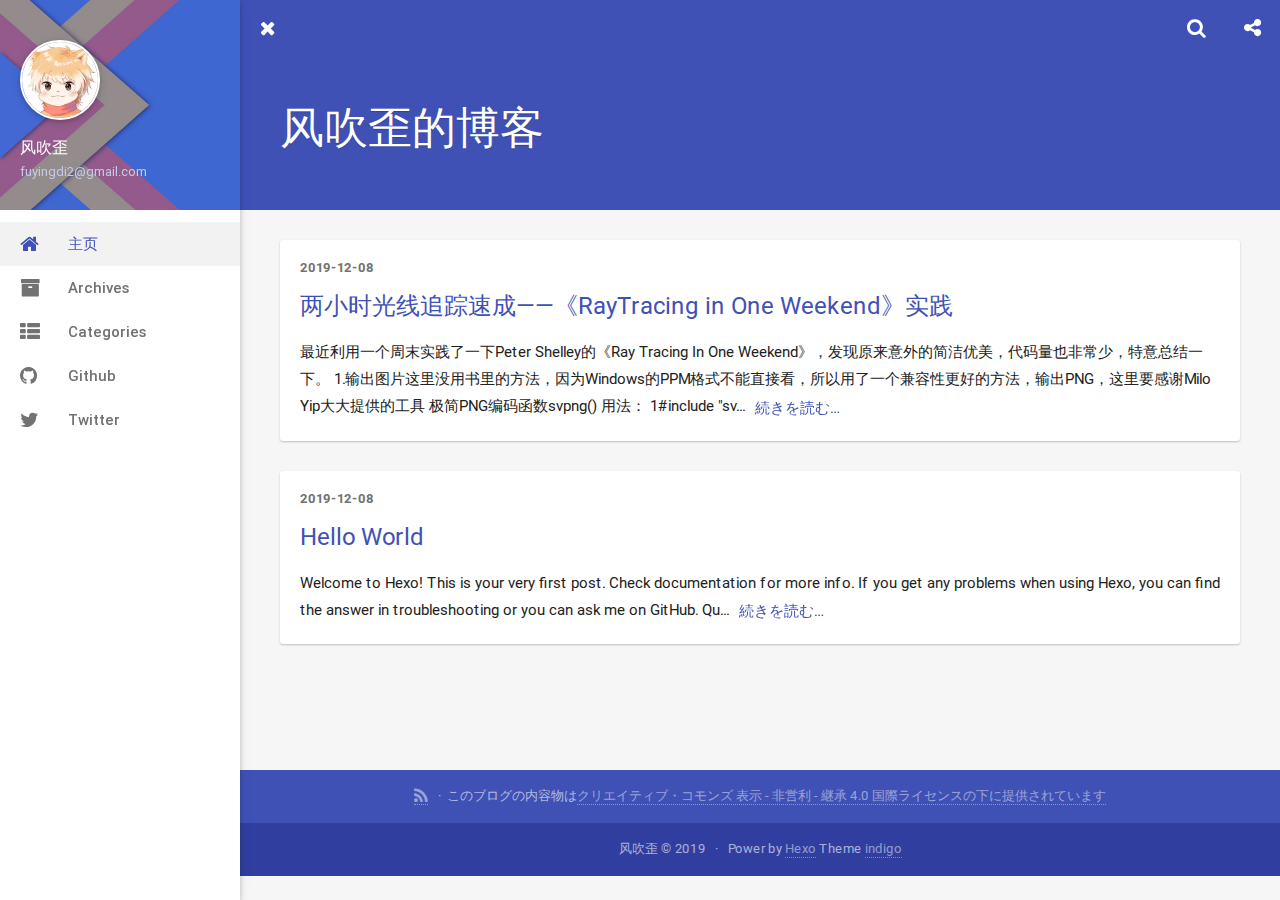
==== commit 405f6fd1: "update" ====
--- a/index.html
+++ b/index.html
@@ -118,7 +118,7 @@
             <a href="javascript:;" class="header-icon waves-effect waves-circle waves-light" id="back">
                 <i class="icon icon-lg icon-chevron-left"></i>
             </a>
-            <input type="text" id="key" class="search-input" autocomplete="off" placeholder="Search">
+            <input type="text" id="key" class="search-input" autocomplete="off" placeholder="検索">
             <a href="javascript:;" class="header-icon waves-effect waves-circle waves-light" id="search">
                 <i class="icon icon-lg icon-search"></i>
             </a>
@@ -185,7 +185,7 @@
     
 
         <a href="/2019/12/08/ray-tracing-one-week/" class="post-more waves-effect waves-button">
-            Continue reading...
+            続きを読む…
         </a>
     </div>
     
@@ -225,7 +225,7 @@
     
 
         <a href="/2019/12/08/hello-world/" class="post-more waves-effect waves-button">
-            Continue reading...
+            続きを読む…
         </a>
     </div>
     
@@ -256,7 +256,7 @@
             
                 <span><a href="/atom.xml" target="_blank" class="rss" title="rss"><i class="icon icon-lg icon-rss"></i></a></span>
             
-            <span>This blog is licensed under a <a rel="license" href="https://creativecommons.org/licenses/by/4.0/">Creative Commons Attribution 4.0 International License</a>.</span>
+            <span>このブログの内容物は<a rel="license" href="https://creativecommons.org/licenses/by-nc-sa/4.0/deed.ja">クリエイティブ・コモンズ 表示 - 非営利 - 継承 4.0 国際ライセンスの下に提供されています</a></span>
         </p>
     </div>
     <div class="bottom">
